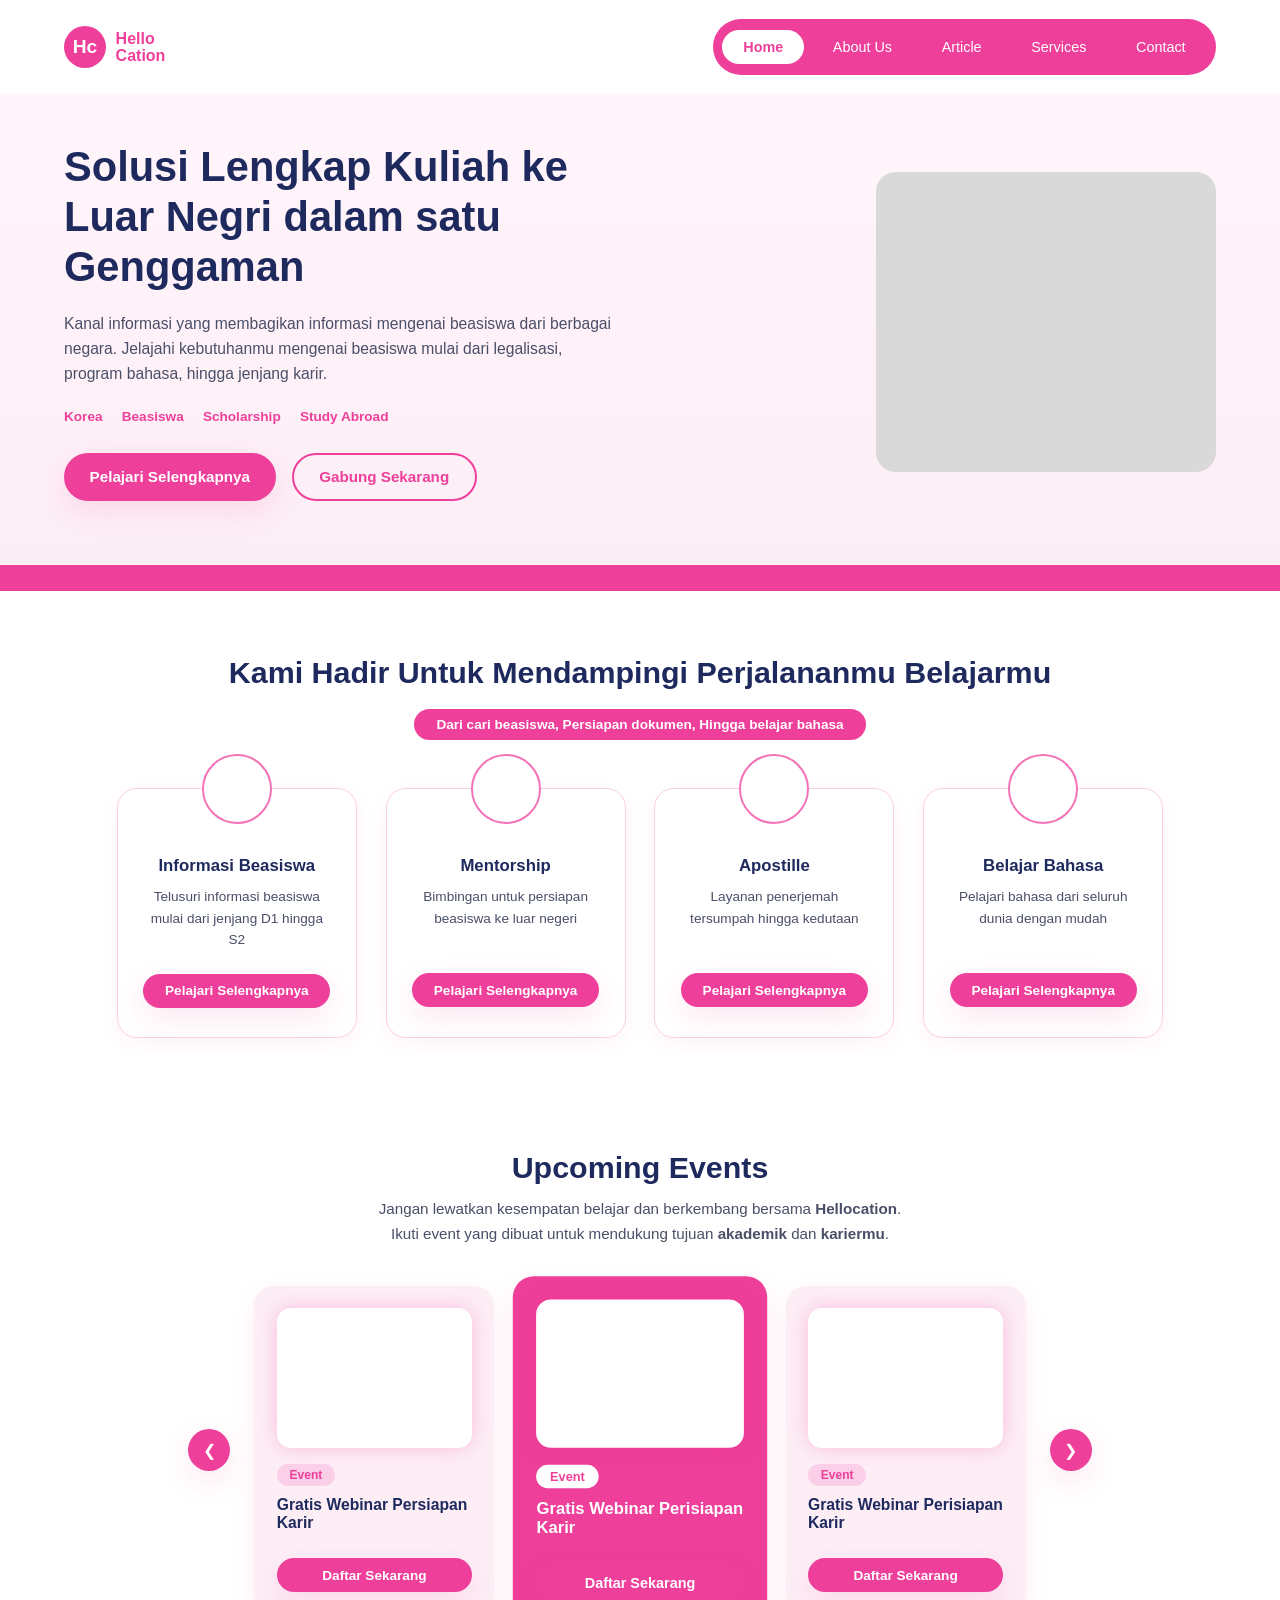
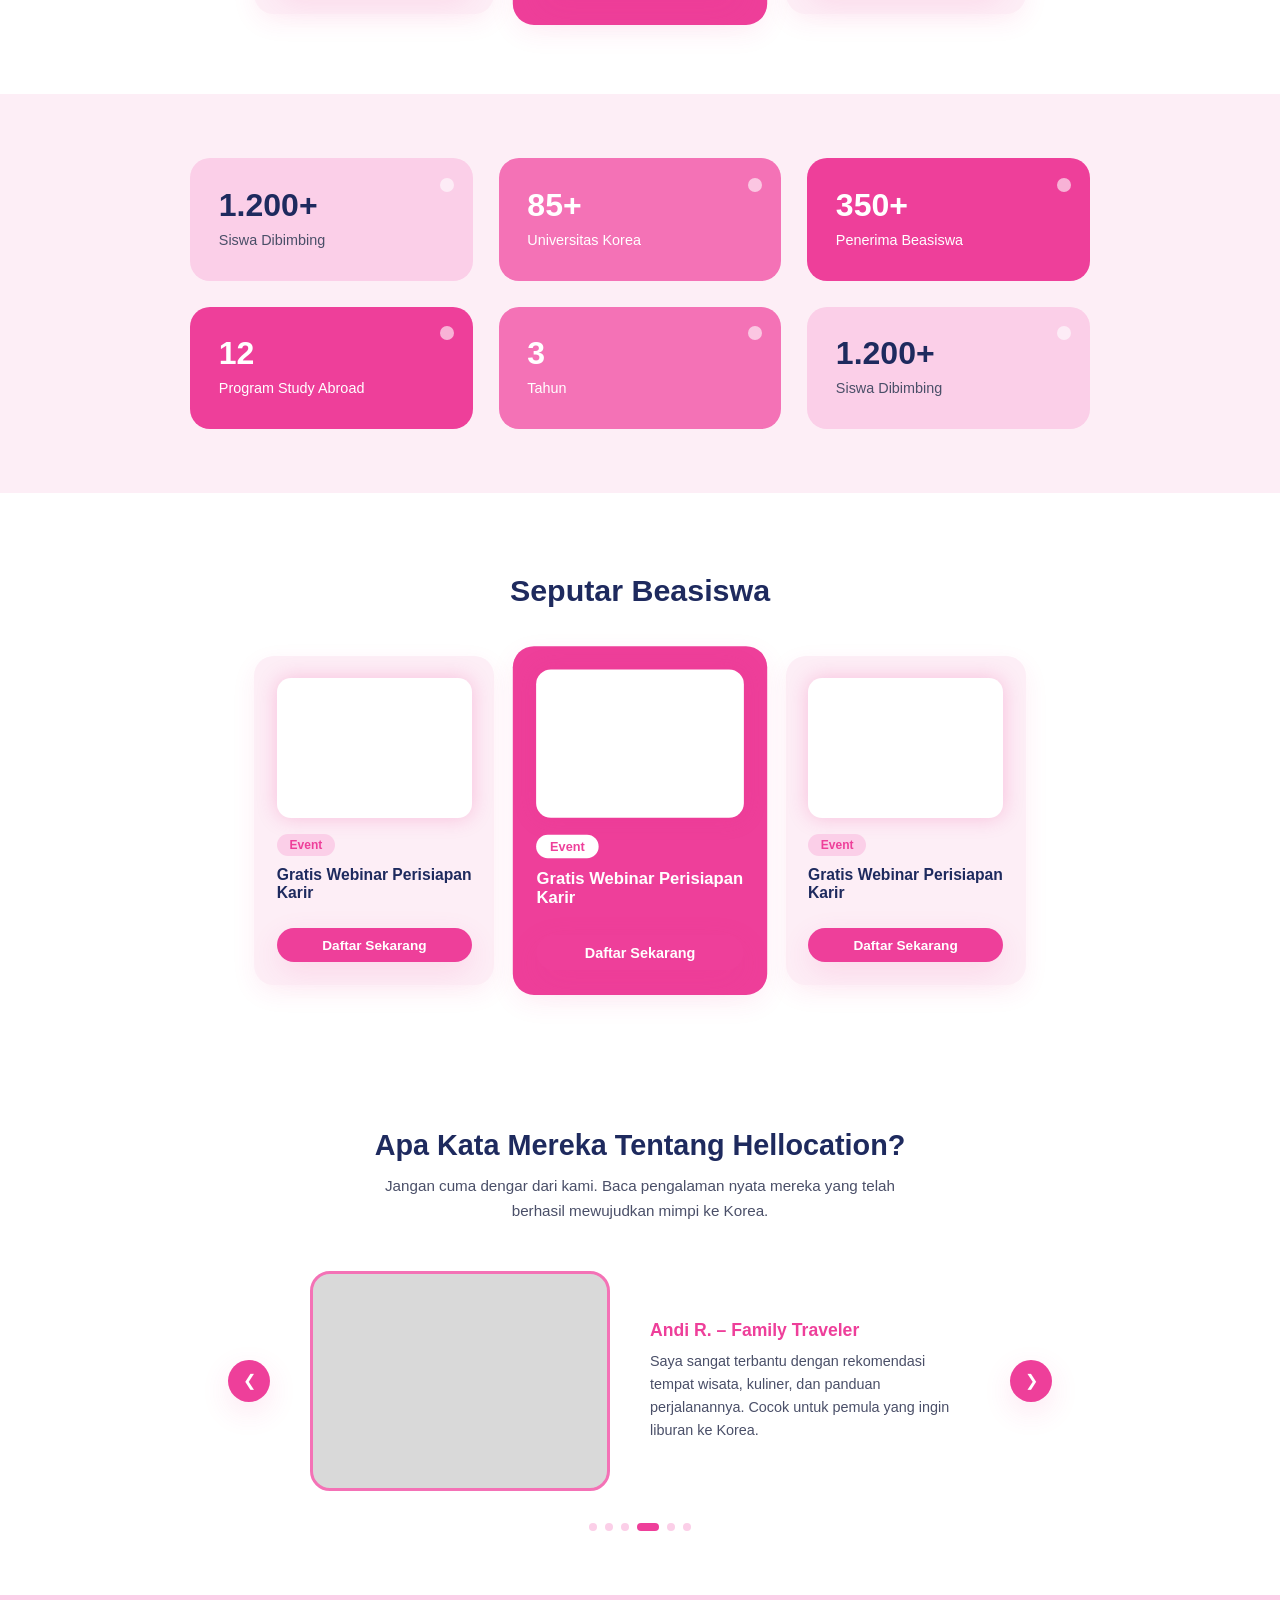
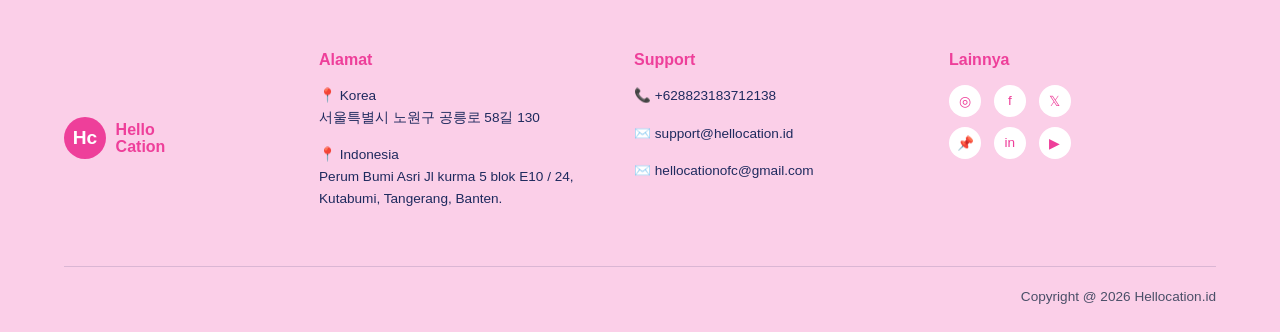
==== index.html @ 8bc843ee "Add files via upload" ====
<!DOCTYPE html>
<html lang="id">
<head>
<meta charset="UTF-8">
<meta name="viewport" content="width=device-width, initial-scale=1.0">
<title>Hellocation - Solusi Kuliah ke Luar Negeri</title>
<link rel="stylesheet" href="style.css">
</head>
<body>

  <!-- NAVBAR -->
  <header class="navbar">
    <div class="logo">
      <span class="logo-badge">Hc</span>
      <span class="logo-text">Hello<br>Cation</span>
    </div>
    <nav class="nav-links">
      <a href="#" class="active">Home</a>
      <a href="#about">About Us</a>
      <a href="#article">Article</a>
      <a href="#services">Services</a>
      <a href="#contact">Contact</a>
    </nav>
  </header>

  <!-- HERO -->
  <section class="hero">
    <div class="hero-text">
      <h1>Solusi Lengkap Kuliah ke Luar Negri dalam satu Genggaman</h1>
      <p>Kanal informasi yang membagikan informasi mengenai beasiswa dari berbagai negara. Jelajahi kebutuhanmu mengenai beasiswa mulai dari legalisasi, program bahasa, hingga jenjang karir.</p>
      <div class="tags">
        <span class="tag">Korea</span>
        <span class="tag">Beasiswa</span>
        <span class="tag">Scholarship</span>
        <span class="tag">Study Abroad</span>
      </div>
      <div class="hero-buttons">
        <button class="btn btn-solid">Pelajari Selengkapnya</button>
        <button class="btn btn-outline">Gabung Sekarang</button>
      </div>
    </div>
    <div class="hero-image">
      <div class="placeholder-box"></div>
    </div>
  </section>

  <div class="strip"></div>

  <!-- SERVICES -->
  <section class="services">
    <h2>Kami Hadir Untuk Mendampingi Perjalananmu Belajarmu</h2>
    <div class="services-subtitle">
      <span>Dari cari beasiswa, Persiapan dokumen, Hingga belajar bahasa</span>
    </div>

    <div class="cards-row">
      <div class="service-card">
        <div class="avatar-circle"></div>
        <h3>Informasi Beasiswa</h3>
        <p>Telusuri informasi beasiswa mulai dari jenjang D1 hingga S2</p>
        <button class="btn btn-solid small">Pelajari Selengkapnya</button>
      </div>
      <div class="service-card">
        <div class="avatar-circle"></div>
        <h3>Mentorship</h3>
        <p>Bimbingan untuk persiapan beasiswa ke luar negeri</p>
        <button class="btn btn-solid small">Pelajari Selengkapnya</button>
      </div>
      <div class="service-card">
        <div class="avatar-circle"></div>
        <h3>Apostille</h3>
        <p>Layanan penerjemah tersumpah hingga kedutaan</p>
        <button class="btn btn-solid small">Pelajari Selengkapnya</button>
      </div>
      <div class="service-card">
        <div class="avatar-circle"></div>
        <h3>Belajar Bahasa</h3>
        <p>Pelajari bahasa dari seluruh dunia dengan mudah</p>
        <button class="btn btn-solid small">Pelajari Selengkapnya</button>
      </div>
    </div>
  </section>

  <!-- UPCOMING EVENTS -->
  <section class="events">
    <h2>Upcoming Events</h2>
    <p class="events-desc">Jangan lewatkan kesempatan belajar dan berkembang bersama <strong>Hellocation</strong>.<br>
    Ikuti event yang dibuat untuk mendukung tujuan <strong>akademik</strong> dan <strong>kariermu</strong>.</p>

    <div class="carousel">
      <button class="arrow arrow-left">&#10094;</button>
      <div class="event-cards">
        <div class="event-card">
          <div class="event-image"></div>
          <span class="event-label">Event</span>
          <h4>Gratis Webinar Persiapan Karir</h4>
          <button class="btn btn-solid small">Daftar Sekarang</button>
        </div>
        <div class="event-card featured">
          <div class="event-image"></div>
          <span class="event-label">Event</span>
          <h4>Gratis Webinar Perisiapan Karir</h4>
          <button class="btn btn-solid small">Daftar Sekarang</button>
        </div>
        <div class="event-card">
          <div class="event-image"></div>
          <span class="event-label">Event</span>
          <h4>Gratis Webinar Perisiapan Karir</h4>
          <button class="btn btn-solid small">Daftar Sekarang</button>
        </div>
      </div>
      <button class="arrow arrow-right">&#10095;</button>
    </div>
  </section>

  <!-- STATS -->
  <section class="stats">
    <div class="stats-grid">
      <div class="stat-card light">
        <span class="dot"></span>
        <h3>1.200+</h3>
        <p>Siswa Dibimbing</p>
      </div>
      <div class="stat-card medium">
        <span class="dot"></span>
        <h3>85+</h3>
        <p>Universitas Korea</p>
      </div>
      <div class="stat-card dark">
        <span class="dot"></span>
        <h3>350+</h3>
        <p>Penerima Beasiswa</p>
      </div>
      <div class="stat-card dark">
        <span class="dot"></span>
        <h3>12</h3>
        <p>Program Study Abroad</p>
      </div>
      <div class="stat-card medium">
        <span class="dot"></span>
        <h3>3</h3>
        <p>Tahun</p>
      </div>
      <div class="stat-card light">
        <span class="dot"></span>
        <h3>1.200+</h3>
        <p>Siswa Dibimbing</p>
      </div>
    </div>
  </section>

  <!-- ARTICLES -->
  <section class="articles" id="article">
    <h2>Seputar Beasiswa</h2>
    <div class="article-cards">
      <div class="article-card">
        <div class="article-image"></div>
        <span class="event-label">Event</span>
        <h4>Gratis Webinar Perisiapan Karir</h4>
        <button class="btn btn-solid small">Daftar Sekarang</button>
      </div>
      <div class="article-card featured">
        <div class="article-image"></div>
        <span class="event-label">Event</span>
        <h4>Gratis Webinar Perisiapan Karir</h4>
        <button class="btn btn-solid small">Daftar Sekarang</button>
      </div>
      <div class="article-card">
        <div class="article-image"></div>
        <span class="event-label">Event</span>
        <h4>Gratis Webinar Perisiapan Karir</h4>
        <button class="btn btn-solid small">Daftar Sekarang</button>
      </div>
    </div>
  </section>

  <!-- TESTIMONIALS -->
  <section class="testimonials">
    <h2>Apa Kata Mereka Tentang Hellocation?</h2>
    <p class="testi-desc">Jangan cuma dengar dari kami. Baca pengalaman nyata mereka yang telah berhasil mewujudkan mimpi ke Korea.</p>

    <div class="testi-row">
      <button class="arrow arrow-left">&#10094;</button>
      <div class="testi-image"></div>
      <div class="testi-text">
        <h4>Andi R. – Family Traveler</h4>
        <p>Saya sangat terbantu dengan rekomendasi tempat wisata, kuliner, dan panduan perjalanannya. Cocok untuk pemula yang ingin liburan ke Korea.</p>
      </div>
      <button class="arrow arrow-right">&#10095;</button>
    </div>
    <div class="dots">
      <span></span><span></span><span></span><span class="active"></span><span></span><span></span>
    </div>
  </section>

  <!-- FOOTER -->
  <footer class="footer" id="contact">
    <div class="footer-top">
      <div class="footer-logo">
        <span class="logo-badge">Hc</span>
        <span class="logo-text">Hello<br>Cation</span>
      </div>

      <div class="footer-col">
        <h5>Alamat</h5>
        <p>📍 Korea<br>서울특별시 노원구 공릉로 58길 130</p>
        <p>📍 Indonesia<br>Perum Bumi Asri Jl kurma 5 blok E10 / 24, Kutabumi, Tangerang, Banten.</p>
      </div>

      <div class="footer-col">
        <h5>Support</h5>
        <p>📞 +628823183712138</p>
        <p>✉️ support@hellocation.id</p>
        <p>✉️ hellocationofc@gmail.com</p>
      </div>

      <div class="footer-col">
        <h5>Lainnya</h5>
        <div class="socials">
          <span>◎</span><span>f</span><span>𝕏</span>
        </div>
        <div class="socials">
          <span>📌</span><span>in</span><span>▶</span>
        </div>
      </div>
    </div>

    <div class="footer-bottom">
      <p>Copyright @ 2026 Hellocation.id</p>
    </div>
  </footer>

</body>
</html>
---- style.css ----
/* ==========================================================
   Hellocation — Landing Page Styles
   ========================================================== */

:root {
  --pink-dark: #ec2e8f;
  --pink-main: #ee3f9a;
  --pink-mid: #f472b6;
  --pink-soft: #fbcfe8;
  --pink-pale: #fdeef6;
  --pink-paler: #fff5fa;
  --navy: #1e2a5e;
  --gray-box: #d9d9d9;
  --white: #ffffff;
  --radius-lg: 20px;
  --radius-md: 14px;
  --radius-full: 999px;
  --shadow-soft: 0 10px 30px rgba(236, 46, 143, 0.12);
  font-size: 16px;
}

* {
  box-sizing: border-box;
  margin: 0;
  padding: 0;
}

body {
  font-family: 'Poppins', 'Segoe UI', Arial, sans-serif;
  color: var(--navy);
  background: var(--white);
  overflow-x: hidden;
}

h1, h2, h3, h4, h5 {
  font-family: 'Poppins', 'Segoe UI', Arial, sans-serif;
  font-weight: 800;
  color: var(--navy);
}

p {
  line-height: 1.6;
  color: #4a4f68;
}

.btn {
  border: none;
  border-radius: var(--radius-full);
  padding: 0.85rem 1.6rem;
  font-weight: 600;
  font-size: 0.95rem;
  cursor: pointer;
  transition: transform 0.15s ease, box-shadow 0.15s ease;
}

.btn:hover {
  transform: translateY(-2px);
}

.btn-solid {
  background: var(--pink-main);
  color: var(--white);
  box-shadow: var(--shadow-soft);
}

.btn-outline {
  background: transparent;
  color: var(--pink-main);
  border: 2px solid var(--pink-main);
}

.btn.small {
  padding: 0.6rem 1.2rem;
  font-size: 0.85rem;
  width: 100%;
}

/* ---------------- NAVBAR ---------------- */
.navbar {
  display: flex;
  align-items: center;
  justify-content: space-between;
  padding: 1.2rem 4rem;
}

.logo {
  display: flex;
  align-items: center;
  gap: 0.6rem;
}

.logo-badge {
  background: var(--pink-main);
  color: var(--white);
  font-weight: 800;
  font-size: 1.2rem;
  width: 42px;
  height: 42px;
  border-radius: 50%;
  display: flex;
  align-items: center;
  justify-content: center;
}

.logo-text {
  font-weight: 800;
  font-size: 1rem;
  line-height: 1.1;
  color: var(--pink-main);
}

.nav-links {
  background: var(--pink-main);
  border-radius: var(--radius-full);
  padding: 0.7rem 0.6rem;
  display: flex;
  gap: 0.5rem;
}

.nav-links a {
  color: var(--white);
  text-decoration: none;
  font-weight: 500;
  font-size: 0.9rem;
  padding: 0.55rem 1.3rem;
  border-radius: var(--radius-full);
  transition: background 0.2s ease;
}

.nav-links a.active {
  background: var(--white);
  color: var(--pink-main);
  font-weight: 700;
}

.nav-links a:hover:not(.active) {
  background: rgba(255, 255, 255, 0.2);
}

/* ---------------- HERO ---------------- */
.hero {
  display: flex;
  align-items: center;
  justify-content: space-between;
  gap: 3rem;
  padding: 3rem 4rem 4rem;
  background: linear-gradient(180deg, var(--pink-paler) 0%, var(--pink-pale) 100%);
}

.hero-text {
  max-width: 560px;
}

.hero-text h1 {
  font-size: 2.6rem;
  line-height: 1.2;
  margin-bottom: 1.2rem;
}

.hero-text p {
  margin-bottom: 1.4rem;
  font-size: 0.98rem;
}

.tags {
  display: flex;
  gap: 1.2rem;
  margin-bottom: 1.8rem;
  flex-wrap: wrap;
}

.tag {
  font-size: 0.85rem;
  font-weight: 600;
  color: var(--pink-main);
  position: relative;
}

.hero-buttons {
  display: flex;
  gap: 1rem;
}

.hero-image {
  flex-shrink: 0;
}

.placeholder-box {
  width: 340px;
  height: 300px;
  background: var(--gray-box);
  border-radius: var(--radius-lg);
}

.strip {
  height: 26px;
  background: var(--pink-main);
}

/* ---------------- SERVICES ---------------- */
.services {
  text-align: center;
  padding: 4rem 4rem;
}

.services h2 {
  font-size: 1.9rem;
  margin-bottom: 1.2rem;
}

.services-subtitle span {
  display: inline-block;
  background: var(--pink-main);
  color: var(--white);
  font-size: 0.85rem;
  font-weight: 600;
  padding: 0.5rem 1.4rem;
  border-radius: var(--radius-full);
  margin-bottom: 3rem;
}

.cards-row {
  display: flex;
  gap: 1.8rem;
  justify-content: center;
  flex-wrap: wrap;
}

.service-card {
  background: var(--white);
  border: 1.5px solid var(--pink-soft);
  border-radius: var(--radius-lg);
  padding: 2.6rem 1.6rem 1.8rem;
  width: 240px;
  position: relative;
  box-shadow: 0 6px 20px rgba(236, 46, 143, 0.06);
}

.avatar-circle {
  width: 70px;
  height: 70px;
  border-radius: 50%;
  border: 2px solid var(--pink-mid);
  background: var(--white);
  position: absolute;
  top: -35px;
  left: 50%;
  transform: translateX(-50%);
}

.service-card h3 {
  font-size: 1.05rem;
  margin-top: 1.6rem;
  margin-bottom: 0.6rem;
}

.service-card p {
  font-size: 0.85rem;
  margin-bottom: 1.4rem;
  min-height: 65px;
}

/* ---------------- EVENTS ---------------- */
.events {
  text-align: center;
  padding: 3rem 4rem 5rem;
}

.events h2 {
  font-size: 1.9rem;
  margin-bottom: 0.8rem;
}

.events-desc {
  font-size: 0.95rem;
  margin-bottom: 2.5rem;
}

.carousel {
  display: flex;
  align-items: center;
  justify-content: center;
  gap: 1.5rem;
}

.event-cards {
  display: flex;
  gap: 1.6rem;
  justify-content: center;
}

.event-card, .article-card {
  background: var(--pink-pale);
  border-radius: var(--radius-lg);
  padding: 1.4rem;
  width: 240px;
  text-align: left;
  box-shadow: 0 8px 24px rgba(236, 46, 143, 0.08);
}

.event-card.featured, .article-card.featured {
  background: var(--pink-main);
  transform: scale(1.06);
  color: var(--white);
}

.event-card.featured h4,
.article-card.featured h4 {
  color: var(--white);
}

.event-card.featured .event-label,
.article-card.featured .event-label {
  background: var(--white);
  color: var(--pink-main);
}

.event-image, .article-image {
  width: 100%;
  height: 140px;
  background: var(--white);
  border-radius: var(--radius-md);
  margin-bottom: 1rem;
  box-shadow: 0 0 20px rgba(236, 46, 143, 0.25);
}

.event-label {
  display: inline-block;
  background: var(--pink-soft);
  color: var(--pink-main);
  font-size: 0.75rem;
  font-weight: 600;
  padding: 0.25rem 0.8rem;
  border-radius: var(--radius-full);
  margin-bottom: 0.6rem;
}

.event-card h4, .article-card h4 {
  font-size: 0.98rem;
  margin-bottom: 1rem;
  min-height: 46px;
}

.arrow {
  background: var(--pink-main);
  color: var(--white);
  border: none;
  width: 42px;
  height: 42px;
  border-radius: 50%;
  font-size: 1rem;
  cursor: pointer;
  flex-shrink: 0;
  box-shadow: var(--shadow-soft);
}

.arrow:hover {
  background: var(--pink-dark);
}

/* ---------------- STATS ---------------- */
.stats {
  background: var(--pink-pale);
  padding: 4rem;
}

.stats-grid {
  display: grid;
  grid-template-columns: repeat(3, 1fr);
  gap: 1.6rem;
  max-width: 900px;
  margin: 0 auto;
}

.stat-card {
  border-radius: var(--radius-lg);
  padding: 1.8rem;
  position: relative;
  text-align: left;
}

.stat-card.light {
  background: var(--pink-soft);
}

.stat-card.medium {
  background: var(--pink-mid);
  color: var(--white);
}

.stat-card.medium h3, .stat-card.medium p {
  color: var(--white);
}

.stat-card.dark {
  background: var(--pink-main);
  color: var(--white);
}

.stat-card.dark h3, .stat-card.dark p {
  color: var(--white);
}

.stat-card h3 {
  font-size: 2rem;
  margin-bottom: 0.3rem;
}

.stat-card p {
  font-size: 0.9rem;
  font-weight: 500;
}

.dot {
  position: absolute;
  top: 1.2rem;
  right: 1.2rem;
  width: 14px;
  height: 14px;
  border-radius: 50%;
  background: rgba(255, 255, 255, 0.6);
}

/* ---------------- ARTICLES ---------------- */
.articles {
  text-align: center;
  padding: 5rem 4rem;
  position: relative;
  overflow: hidden;
}

.articles h2 {
  font-size: 1.9rem;
  margin-bottom: 3rem;
}

.article-cards {
  display: flex;
  gap: 1.6rem;
  justify-content: center;
  position: relative;
  z-index: 2;
}

/* ---------------- TESTIMONIALS ---------------- */
.testimonials {
  text-align: center;
  padding: 4rem;
  background: var(--white);
}

.testimonials h2 {
  font-size: 1.8rem;
  margin-bottom: 0.8rem;
}

.testi-desc {
  max-width: 560px;
  margin: 0 auto 3rem;
  font-size: 0.95rem;
}

.testi-row {
  display: flex;
  align-items: center;
  justify-content: center;
  gap: 2.5rem;
  max-width: 900px;
  margin: 0 auto;
}

.testi-image {
  width: 300px;
  height: 220px;
  background: var(--gray-box);
  border-radius: var(--radius-lg);
  border: 3px solid var(--pink-mid);
  flex-shrink: 0;
}

.testi-text {
  text-align: left;
  max-width: 320px;
}

.testi-text h4 {
  font-size: 1.1rem;
  margin-bottom: 0.6rem;
  color: var(--pink-main);
}

.testi-text p {
  font-size: 0.9rem;
}

.dots {
  display: flex;
  gap: 0.5rem;
  justify-content: center;
  margin-top: 2rem;
}

.dots span {
  width: 8px;
  height: 8px;
  border-radius: 50%;
  background: var(--pink-soft);
}

.dots span.active {
  background: var(--pink-main);
  width: 22px;
  border-radius: var(--radius-full);
}

/* ---------------- FOOTER ---------------- */
.footer {
  background: var(--pink-soft);
  padding: 3.5rem 4rem 1.5rem;
}

.footer-top {
  display: flex;
  gap: 3rem;
  flex-wrap: wrap;
  margin-bottom: 2.5rem;
}

.footer-logo {
  display: flex;
  align-items: center;
  gap: 0.6rem;
  flex: 1 1 160px;
}

.footer-col {
  flex: 1 1 220px;
}

.footer-col h5 {
  font-size: 1rem;
  margin-bottom: 1rem;
  color: var(--pink-main);
}

.footer-col p {
  font-size: 0.85rem;
  margin-bottom: 1rem;
  color: var(--navy);
}

.socials {
  display: flex;
  gap: 0.8rem;
  margin-bottom: 0.6rem;
}

.socials span {
  width: 32px;
  height: 32px;
  border-radius: 50%;
  background: var(--white);
  display: flex;
  align-items: center;
  justify-content: center;
  font-size: 0.85rem;
  color: var(--pink-main);
}

.footer-bottom {
  border-top: 1px solid rgba(30, 42, 94, 0.15);
  padding-top: 1.2rem;
  text-align: right;
  font-size: 0.85rem;
  color: var(--navy);
}

/* ---------------- RESPONSIVE ---------------- */
@media (max-width: 900px) {
  .navbar, .hero, .services, .events, .stats, .articles, .testimonials, .footer {
    padding-left: 1.5rem;
    padding-right: 1.5rem;
  }

  .hero {
    flex-direction: column;
    text-align: center;
  }

  .hero-buttons, .tags {
    justify-content: center;
  }

  .nav-links {
    display: none;
  }

  .stats-grid {
    grid-template-columns: repeat(2, 1fr);
  }

  .event-cards, .article-cards {
    flex-direction: column;
    align-items: center;
  }

  .event-card.featured, .article-card.featured {
    transform: none;
  }

  .testi-row {
    flex-direction: column;
  }

  .footer-top {
    flex-direction: column;
  }
}
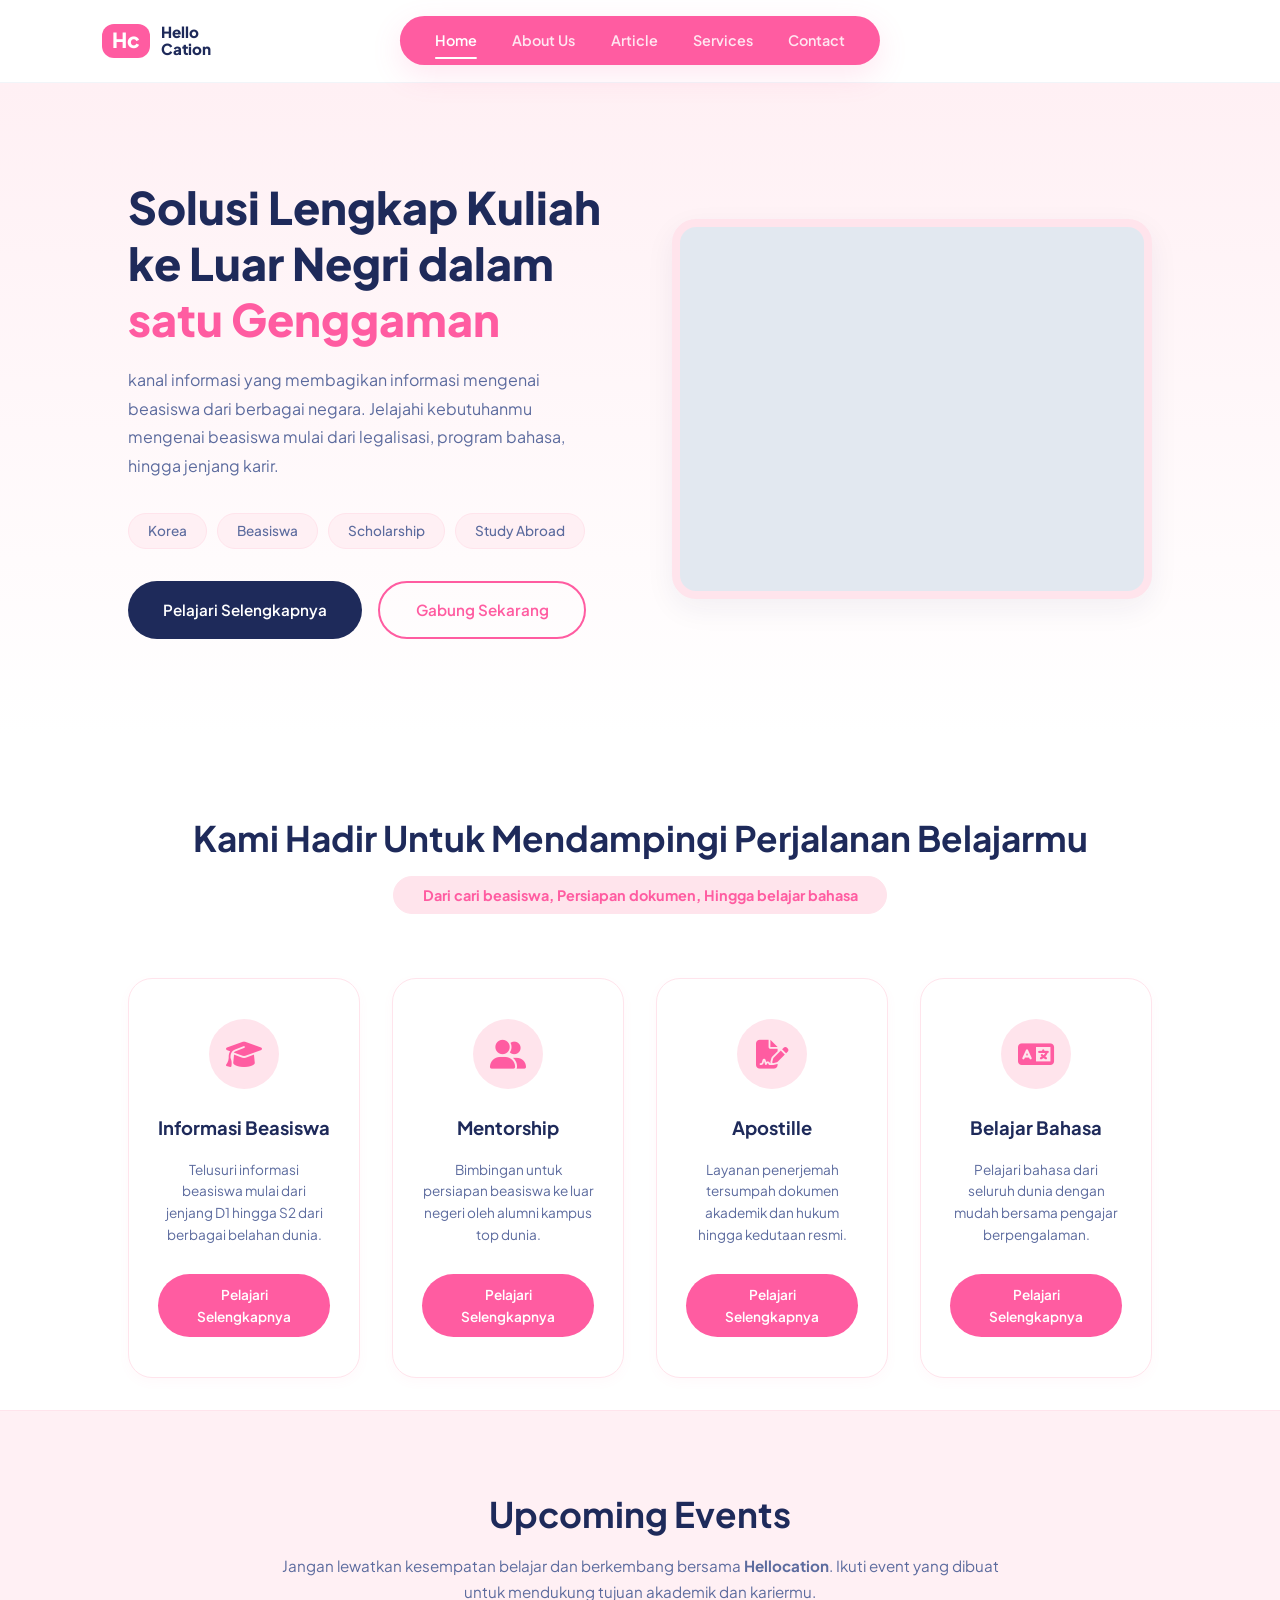
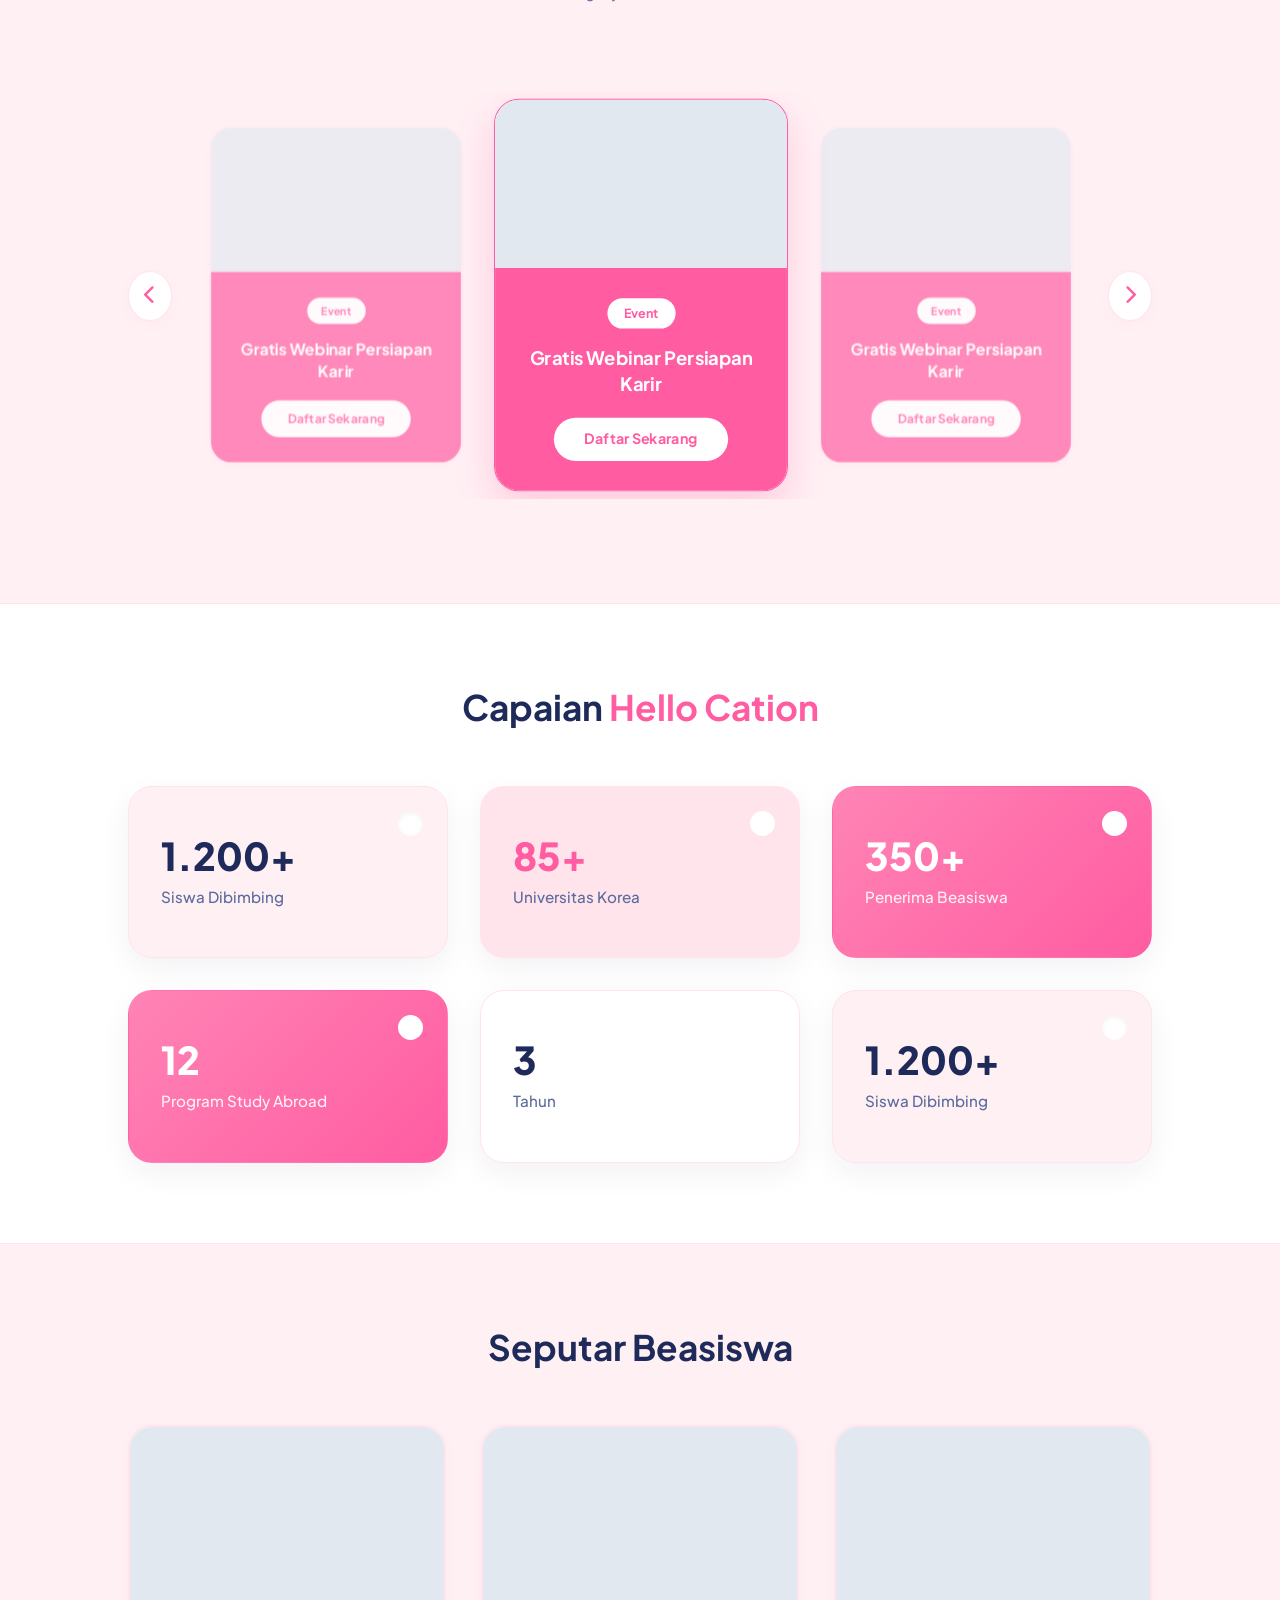
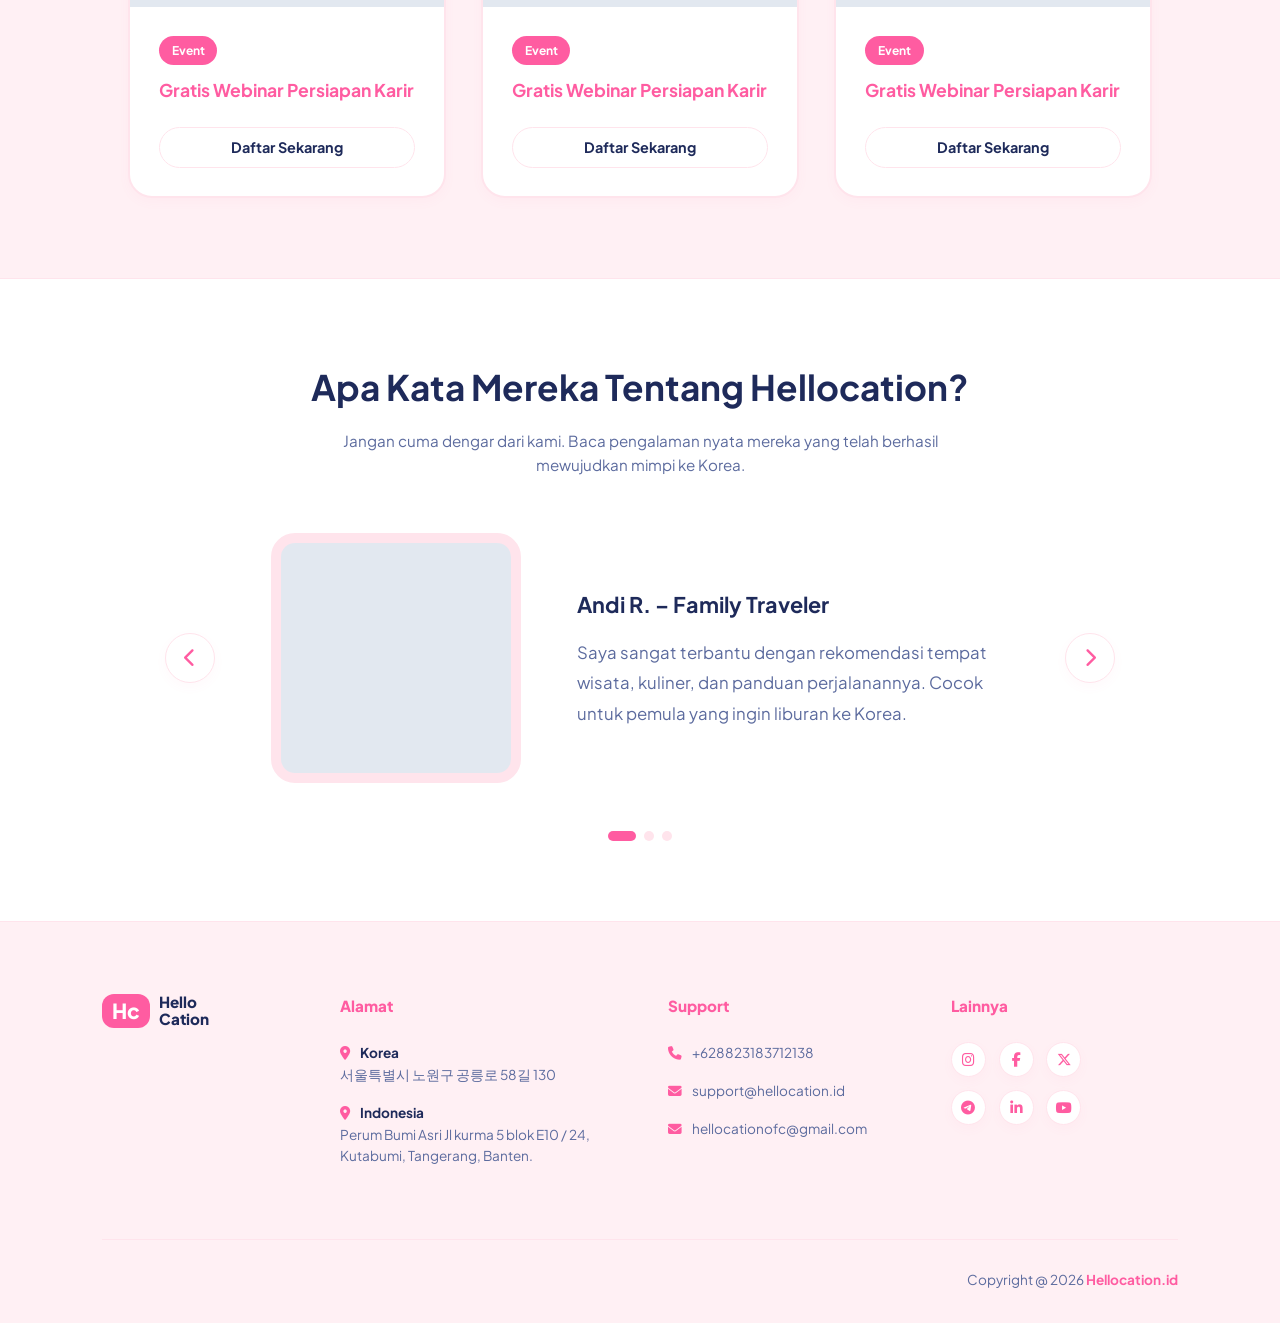
==== commit 3fa37390: "Add files via upload" ====
--- a/index.html
+++ b/index.html
@@ -1,120 +1,151 @@
 <!DOCTYPE html>
 <html lang="id">
 <head>
-<meta charset="UTF-8">
-<meta name="viewport" content="width=device-width, initial-scale=1.0">
-<title>Hellocation - Solusi Kuliah ke Luar Negeri</title>
-<link rel="stylesheet" href="style.css">
+  <meta charset="UTF-8">
+  <meta name="viewport" content="width=device-width, initial-scale=1.0">
+  <title>Hello Cation - Solusi Lengkap Kuliah ke Luar Negeri</title>
+  
+  <!-- FontAwesome for Premium Icons -->
+  <link rel="stylesheet" href="https://cdnjs.cloudflare.com/ajax/libs/font-awesome/6.4.0/css/all.min.css">
+  
+  <!-- Main Stylesheet -->
+  <link rel="stylesheet" href="style.css">
 </head>
 <body>
 
   <!-- NAVBAR -->
   <header class="navbar">
-    <div class="logo">
+    <a href="index.html" class="logo">
       <span class="logo-badge">Hc</span>
       <span class="logo-text">Hello<br>Cation</span>
-    </div>
+    </a>
     <nav class="nav-links">
-      <a href="#" class="active">Home</a>
-      <a href="#about">About Us</a>
-      <a href="#article">Article</a>
-      <a href="#services">Services</a>
-      <a href="#contact">Contact</a>
+      <a href="index.html" class="active">Home</a>
+      <a href="about.html">About Us</a>
+      <a href="article.html">Article</a>
+      <a href="services.html">Services</a>
+      <a href="contact.html">Contact</a>
     </nav>
   </header>
 
-  <!-- HERO -->
+  <!-- HERO SECTION -->
   <section class="hero">
     <div class="hero-text">
-      <h1>Solusi Lengkap Kuliah ke Luar Negri dalam satu Genggaman</h1>
-      <p>Kanal informasi yang membagikan informasi mengenai beasiswa dari berbagai negara. Jelajahi kebutuhanmu mengenai beasiswa mulai dari legalisasi, program bahasa, hingga jenjang karir.</p>
-      <div class="tags">
-        <span class="tag">Korea</span>
-        <span class="tag">Beasiswa</span>
-        <span class="tag">Scholarship</span>
-        <span class="tag">Study Abroad</span>
-      </div>
-      <div class="hero-buttons">
-        <button class="btn btn-solid">Pelajari Selengkapnya</button>
-        <button class="btn btn-outline">Gabung Sekarang</button>
+      <h1>Solusi Lengkap Kuliah ke Luar Negri dalam <span>satu Genggaman</span></h1>
+      <p>kanal informasi yang membagikan informasi mengenai beasiswa dari berbagai negara. Jelajahi kebutuhanmu mengenai beasiswa mulai dari legalisasi, program bahasa, hingga jenjang karir.</p>
+      
+      <div class="tags-row">
+        <span class="tag-pill">Korea</span>
+        <span class="tag-pill">Beasiswa</span>
+        <span class="tag-pill">Scholarship</span>
+        <span class="tag-pill">Study Abroad</span>
+      </div>
+
+      <div class="buttons-row">
+        <a href="services.html" class="btn">Pelajari Selengkapnya</a>
+        <a href="contact.html" class="btn btn-outline-pink">Gabung Sekarang</a>
       </div>
     </div>
     <div class="hero-image">
-      <div class="placeholder-box"></div>
-    </div>
-  </section>
-
-  <div class="strip"></div>
-
-  <!-- SERVICES -->
-  <section class="services">
-    <h2>Kami Hadir Untuk Mendampingi Perjalananmu Belajarmu</h2>
-    <div class="services-subtitle">
-      <span>Dari cari beasiswa, Persiapan dokumen, Hingga belajar bahasa</span>
-    </div>
-
-    <div class="cards-row">
-      <div class="service-card">
-        <div class="avatar-circle"></div>
+      <div class="hero-image-placeholder" style="background-image: url('hero_student.png'); background-size: cover; background-position: center; border: 8px solid var(--pink-soft);">
+      </div>
+    </div>
+  </section>
+
+  <!-- WHY HELLOCATION SECTION -->
+  <section class="services-intro-section" style="background: var(--white); padding-bottom: 2rem;">
+    <h2 class="section-title" style="margin-bottom: 1rem;">Kami Hadir Untuk Mendampingi Perjalanan Belajarmu</h2>
+    <div class="services-intro-pill" style="background-color: var(--pink-soft); color: var(--pink-main); border: 1.5px solid var(--pink-soft); font-weight: 700; margin-bottom: 4rem;">
+      Dari cari beasiswa, Persiapan dokumen, Hingga belajar bahasa
+    </div>
+
+    <div class="cards-row" style="max-width: 1100px; margin: 0 auto;">
+      <!-- Card 1 -->
+      <div class="service-card">
+        <div class="avatar-circle">
+          <i class="fa-solid fa-graduation-cap"></i>
+        </div>
         <h3>Informasi Beasiswa</h3>
-        <p>Telusuri informasi beasiswa mulai dari jenjang D1 hingga S2</p>
-        <button class="btn btn-solid small">Pelajari Selengkapnya</button>
-      </div>
-      <div class="service-card">
-        <div class="avatar-circle"></div>
+        <p>Telusuri informasi beasiswa mulai dari jenjang D1 hingga S2 dari berbagai belahan dunia.</p>
+        <a href="services.html" class="btn btn-pink small">Pelajari Selengkapnya</a>
+      </div>
+      <!-- Card 2 -->
+      <div class="service-card">
+        <div class="avatar-circle">
+          <i class="fa-solid fa-user-group"></i>
+        </div>
         <h3>Mentorship</h3>
-        <p>Bimbingan untuk persiapan beasiswa ke luar negeri</p>
-        <button class="btn btn-solid small">Pelajari Selengkapnya</button>
-      </div>
-      <div class="service-card">
-        <div class="avatar-circle"></div>
+        <p>Bimbingan untuk persiapan beasiswa ke luar negeri oleh alumni kampus top dunia.</p>
+        <a href="mentorship.html" class="btn btn-pink small">Pelajari Selengkapnya</a>
+      </div>
+      <!-- Card 3 -->
+      <div class="service-card">
+        <div class="avatar-circle">
+          <i class="fa-solid fa-file-signature"></i>
+        </div>
         <h3>Apostille</h3>
-        <p>Layanan penerjemah tersumpah hingga kedutaan</p>
-        <button class="btn btn-solid small">Pelajari Selengkapnya</button>
-      </div>
-      <div class="service-card">
-        <div class="avatar-circle"></div>
+        <p>Layanan penerjemah tersumpah dokumen akademik dan hukum hingga kedutaan resmi.</p>
+        <a href="apostille.html" class="btn btn-pink small">Pelajari Selengkapnya</a>
+      </div>
+      <!-- Card 4 -->
+      <div class="service-card">
+        <div class="avatar-circle">
+          <i class="fa-solid fa-language"></i>
+        </div>
         <h3>Belajar Bahasa</h3>
-        <p>Pelajari bahasa dari seluruh dunia dengan mudah</p>
-        <button class="btn btn-solid small">Pelajari Selengkapnya</button>
-      </div>
-    </div>
-  </section>
-
-  <!-- UPCOMING EVENTS -->
-  <section class="events">
-    <h2>Upcoming Events</h2>
-    <p class="events-desc">Jangan lewatkan kesempatan belajar dan berkembang bersama <strong>Hellocation</strong>.<br>
-    Ikuti event yang dibuat untuk mendukung tujuan <strong>akademik</strong> dan <strong>kariermu</strong>.</p>
-
-    <div class="carousel">
-      <button class="arrow arrow-left">&#10094;</button>
-      <div class="event-cards">
-        <div class="event-card">
-          <div class="event-image"></div>
-          <span class="event-label">Event</span>
-          <h4>Gratis Webinar Persiapan Karir</h4>
-          <button class="btn btn-solid small">Daftar Sekarang</button>
-        </div>
-        <div class="event-card featured">
-          <div class="event-image"></div>
-          <span class="event-label">Event</span>
-          <h4>Gratis Webinar Perisiapan Karir</h4>
-          <button class="btn btn-solid small">Daftar Sekarang</button>
-        </div>
-        <div class="event-card">
-          <div class="event-image"></div>
-          <span class="event-label">Event</span>
-          <h4>Gratis Webinar Perisiapan Karir</h4>
-          <button class="btn btn-solid small">Daftar Sekarang</button>
-        </div>
-      </div>
-      <button class="arrow arrow-right">&#10095;</button>
-    </div>
-  </section>
-
-  <!-- STATS -->
+        <p>Pelajari bahasa dari seluruh dunia dengan mudah bersama pengajar berpengalaman.</p>
+        <a href="bahasa.html" class="btn btn-pink small">Pelajari Selengkapnya</a>
+      </div>
+    </div>
+  </section>
+
+  <!-- UPCOMING EVENTS SECTION -->
+  <section class="events" style="background: var(--pink-pale); border-top: 1.5px solid var(--pink-soft); border-bottom: 1.5px solid var(--pink-soft);">
+    <h2 class="section-title">Upcoming Events</h2>
+    <p class="events-subtitle">Jangan lewatkan kesempatan belajar dan berkembang bersama <strong>Hellocation</strong>. Ikuti event yang dibuat untuk mendukung tujuan akademik dan kariermu.</p>
+
+    <div class="carousel-container">
+      <button class="arrow arrow-left"><i class="fa-solid fa-chevron-left"></i></button>
+      
+      <div class="carousel">
+        <div class="event-cards">
+          <!-- Card 1 -->
+          <div class="event-card">
+            <div class="event-card-img" style="background-image: url('hero_student.png'); background-size: cover; background-position: center;"></div>
+            <div class="event-card-content">
+              <span class="tag">Event</span>
+              <h4>Gratis Webinar Persiapan Karir</h4>
+              <a href="contact.html" class="btn-enroll">Daftar Sekarang</a>
+            </div>
+          </div>
+          <!-- Card 2 (Featured) -->
+          <div class="event-card featured">
+            <div class="event-card-img" style="background-image: url('hero_student.png'); background-size: cover; background-position: center;"></div>
+            <div class="event-card-content">
+              <span class="tag">Event</span>
+              <h4>Gratis Webinar Persiapan Karir</h4>
+              <a href="contact.html" class="btn-enroll">Daftar Sekarang</a>
+            </div>
+          </div>
+          <!-- Card 3 -->
+          <div class="event-card">
+            <div class="event-card-img" style="background-image: url('hero_student.png'); background-size: cover; background-position: center;"></div>
+            <div class="event-card-content">
+              <span class="tag">Event</span>
+              <h4>Gratis Webinar Persiapan Karir</h4>
+              <a href="contact.html" class="btn-enroll">Daftar Sekarang</a>
+            </div>
+          </div>
+        </div>
+      </div>
+
+      <button class="arrow arrow-right"><i class="fa-solid fa-chevron-right"></i></button>
+    </div>
+  </section>
+
+  <!-- STATS / CAPAIAN -->
   <section class="stats">
+    <h2 class="section-title">Capaian <span>Hello Cation</span></h2>
     <div class="stats-grid">
       <div class="stat-card light">
         <span class="dot"></span>
@@ -149,27 +180,36 @@
     </div>
   </section>
 
-  <!-- ARTICLES -->
-  <section class="articles" id="article">
-    <h2>Seputar Beasiswa</h2>
-    <div class="article-cards">
-      <div class="article-card">
-        <div class="article-image"></div>
-        <span class="event-label">Event</span>
-        <h4>Gratis Webinar Perisiapan Karir</h4>
-        <button class="btn btn-solid small">Daftar Sekarang</button>
-      </div>
-      <div class="article-card featured">
-        <div class="article-image"></div>
-        <span class="event-label">Event</span>
-        <h4>Gratis Webinar Perisiapan Karir</h4>
-        <button class="btn btn-solid small">Daftar Sekarang</button>
-      </div>
-      <div class="article-card">
-        <div class="article-image"></div>
-        <span class="event-label">Event</span>
-        <h4>Gratis Webinar Perisiapan Karir</h4>
-        <button class="btn btn-solid small">Daftar Sekarang</button>
+  <!-- SEPUTAR BEASISWA -->
+  <section class="beasiswa-section" style="background: var(--pink-pale); border-top: 1.5px solid var(--pink-soft); border-bottom: 1.5px solid var(--pink-soft);">
+    <h2 class="section-title">Seputar Beasiswa</h2>
+    <div class="beasiswa-grid">
+      <!-- Card 1 -->
+      <div class="beasiswa-card">
+        <div class="beasiswa-card-img" style="background-image: url('hero_student.png'); background-size: cover; background-position: center;"></div>
+        <div class="beasiswa-card-content">
+          <span class="tag">Event</span>
+          <h3>Gratis Webinar Persiapan Karir</h3>
+          <a href="article.html" class="btn-read">Daftar Sekarang</a>
+        </div>
+      </div>
+      <!-- Card 2 -->
+      <div class="beasiswa-card">
+        <div class="beasiswa-card-img" style="background-image: url('hero_student.png'); background-size: cover; background-position: center;"></div>
+        <div class="beasiswa-card-content">
+          <span class="tag">Event</span>
+          <h3>Gratis Webinar Persiapan Karir</h3>
+          <a href="article.html" class="btn-read">Daftar Sekarang</a>
+        </div>
+      </div>
+      <!-- Card 3 -->
+      <div class="beasiswa-card">
+        <div class="beasiswa-card-img" style="background-image: url('hero_student.png'); background-size: cover; background-position: center;"></div>
+        <div class="beasiswa-card-content">
+          <span class="tag">Event</span>
+          <h3>Gratis Webinar Persiapan Karir</h3>
+          <a href="article.html" class="btn-read">Daftar Sekarang</a>
+        </div>
       </div>
     </div>
   </section>
@@ -180,21 +220,21 @@
     <p class="testi-desc">Jangan cuma dengar dari kami. Baca pengalaman nyata mereka yang telah berhasil mewujudkan mimpi ke Korea.</p>
 
     <div class="testi-row">
-      <button class="arrow arrow-left">&#10094;</button>
-      <div class="testi-image"></div>
+      <button class="arrow arrow-left"><i class="fa-solid fa-chevron-left"></i></button>
+      <div class="testi-image" style="background-image: url('testi_user1.png'); background-size: cover; background-position: center;"></div>
       <div class="testi-text">
         <h4>Andi R. – Family Traveler</h4>
         <p>Saya sangat terbantu dengan rekomendasi tempat wisata, kuliner, dan panduan perjalanannya. Cocok untuk pemula yang ingin liburan ke Korea.</p>
       </div>
-      <button class="arrow arrow-right">&#10095;</button>
+      <button class="arrow arrow-right"><i class="fa-solid fa-chevron-right"></i></button>
     </div>
     <div class="dots">
-      <span></span><span></span><span></span><span class="active"></span><span></span><span></span>
+      <!-- JavaScript will inject dots here -->
     </div>
   </section>
 
   <!-- FOOTER -->
-  <footer class="footer" id="contact">
+  <footer class="footer">
     <div class="footer-top">
       <div class="footer-logo">
         <span class="logo-badge">Hc</span>
@@ -203,32 +243,38 @@
 
       <div class="footer-col">
         <h5>Alamat</h5>
-        <p>📍 Korea<br>서울특별시 노원구 공릉로 58길 130</p>
-        <p>📍 Indonesia<br>Perum Bumi Asri Jl kurma 5 blok E10 / 24, Kutabumi, Tangerang, Banten.</p>
+        <p><i class="fa-solid fa-location-dot" style="color: var(--pink-main); margin-right: 0.5rem;"></i> <strong>Korea</strong><br>서울특별시 노원구 공릉로 58길 130</p>
+        <p><i class="fa-solid fa-location-dot" style="color: var(--pink-main); margin-right: 0.5rem;"></i> <strong>Indonesia</strong><br>Perum Bumi Asri Jl kurma 5 blok E10 / 24, Kutabumi, Tangerang, Banten.</p>
       </div>
 
       <div class="footer-col">
         <h5>Support</h5>
-        <p>📞 +628823183712138</p>
-        <p>✉️ support@hellocation.id</p>
-        <p>✉️ hellocationofc@gmail.com</p>
+        <p><i class="fa-solid fa-phone" style="color: var(--pink-main); margin-right: 0.5rem;"></i> +628823183712138</p>
+        <p><i class="fa-solid fa-envelope" style="color: var(--pink-main); margin-right: 0.5rem;"></i> support@hellocation.id</p>
+        <p><i class="fa-solid fa-envelope" style="color: var(--pink-main); margin-right: 0.5rem;"></i> hellocationofc@gmail.com</p>
       </div>
 
       <div class="footer-col">
         <h5>Lainnya</h5>
         <div class="socials">
-          <span>◎</span><span>f</span><span>𝕏</span>
+          <a href="#"><i class="fa-brands fa-instagram"></i></a>
+          <a href="#"><i class="fa-brands fa-facebook-f"></i></a>
+          <a href="#"><i class="fa-brands fa-x-twitter"></i></a>
         </div>
         <div class="socials">
-          <span>📌</span><span>in</span><span>▶</span>
+          <a href="#"><i class="fa-brands fa-telegram"></i></a>
+          <a href="#"><i class="fa-brands fa-linkedin-in"></i></a>
+          <a href="#"><i class="fa-brands fa-youtube"></i></a>
         </div>
       </div>
     </div>
 
     <div class="footer-bottom">
-      <p>Copyright @ 2026 Hellocation.id</p>
+      <p>Copyright @ 2026 <a href="index.html">Hellocation.id</a></p>
     </div>
   </footer>
 
+  <!-- Main JavaScript File -->
+  <script src="script.js"></script>
 </body>
 </html>
--- a/style.css
+++ b/style.css
@@ -1,23 +1,49 @@
 /* ==========================================================
-   Hellocation — Landing Page Styles
+   Hellocation — Main Stylesheet
+   Design System, Core Layout, Components and Responsive Styles
    ========================================================== */
 
+@import url('https://fonts.googleapis.com/css2?family=Plus+Jakarta+Sans:wght@400;500;600;700;800&display=swap');
+
 :root {
-  --pink-dark: #ec2e8f;
-  --pink-main: #ee3f9a;
-  --pink-mid: #f472b6;
-  --pink-soft: #fbcfe8;
-  --pink-pale: #fdeef6;
-  --pink-paler: #fff5fa;
-  --navy: #1e2a5e;
-  --gray-box: #d9d9d9;
+  /* Colors */
+  --pink-main: #ff5ca1;
+  --pink-hover: #e0488b;
+  --pink-soft: #ffe4ec;
+  --pink-pale: #fff0f4;
+  --navy: #1e2a5a;
+  --navy-light: #5c6b9e;
+  --navy-hover: #121c42;
   --white: #ffffff;
-  --radius-lg: 20px;
-  --radius-md: 14px;
-  --radius-full: 999px;
-  --shadow-soft: 0 10px 30px rgba(236, 46, 143, 0.12);
-  font-size: 16px;
-}
+  --grey-bg: #f8fafc;
+  --grey-light: #f1f5f9;
+  --grey-border: #e2e8f0;
+  --grey-placeholder: #e2e8f0;
+
+  /* Typography */
+  --font-primary: 'Plus Jakarta Sans', sans-serif;
+
+  /* Shadows */
+  --shadow-sm: 0 4px 12px rgba(255, 92, 161, 0.04);
+  --shadow-md: 0 10px 30px rgba(30, 42, 90, 0.06);
+  --shadow-lg: 0 15px 45px rgba(30, 42, 90, 0.1);
+  --shadow-pink: 0 10px 30px rgba(255, 92, 161, 0.15);
+  --shadow-pink-hover: 0 15px 35px rgba(255, 92, 161, 0.25);
+
+  /* Border Radius */
+  --radius-sm: 8px;
+  --radius-md: 16px;
+  --radius-lg: 24px;
+  --radius-full: 9999px;
+
+  /* Transitions */
+  --transition-fast: 0.2s ease;
+  --transition-normal: 0.3s ease;
+}
+
+/* ==========================================================
+   1. Reset & Global Styles
+   ========================================================== */
 
 * {
   box-sizing: border-box;
@@ -26,593 +52,1805 @@
 }
 
 body {
-  font-family: 'Poppins', 'Segoe UI', Arial, sans-serif;
-  color: var(--navy);
+  font-family: var(--font-primary);
+  background-color: var(--white);
+  color: var(--navy);
+  line-height: 1.6;
+  overflow-x: hidden;
+}
+
+a {
+  text-decoration: none;
+  color: inherit;
+  transition: var(--transition-fast);
+}
+
+img {
+  max-width: 100%;
+  height: auto;
+  display: block;
+}
+
+section {
+  padding: 5rem 10% 5rem;
+}
+
+/* Section Title */
+.section-title {
+  font-size: 2.2rem;
+  font-weight: 700;
+  text-align: center;
+  color: var(--navy);
+  margin-bottom: 3.5rem;
+  line-height: 1.3;
+}
+
+.section-title span {
+  color: var(--pink-main);
+}
+
+/* ==========================================================
+   2. Buttons
+   ========================================================== */
+
+.btn {
+  display: inline-flex;
+  align-items: center;
+  justify-content: center;
+  padding: 0.9rem 2.2rem;
+  font-size: 0.95rem;
+  font-weight: 600;
+  border-radius: var(--radius-full);
+  cursor: pointer;
+  transition: all var(--transition-normal);
+  border: none;
+  text-align: center;
+}
+
+/* Default Blue button (matches mockup Gabung Sekarang) */
+.btn {
+  background-color: var(--navy);
+  color: var(--white);
+}
+
+.btn:hover {
+  background-color: var(--navy-hover);
+  transform: translateY(-2px);
+  box-shadow: var(--shadow-md);
+}
+
+/* Pink Outline button (Gabung Sekarang on Home) */
+.btn-outline-pink {
+  background-color: transparent;
+  color: var(--pink-main);
+  border: 2px solid var(--pink-main);
+}
+
+.btn-outline-pink:hover {
+  background-color: var(--pink-main);
+  color: var(--white);
+  transform: translateY(-2px);
+  box-shadow: var(--shadow-pink);
+}
+
+/* Pink Solid Button (Pelajari Selengkapnya) */
+.btn-pink {
+  background-color: var(--pink-main);
+  color: var(--white);
+}
+
+.btn-pink:hover {
+  background-color: var(--pink-hover);
+  transform: translateY(-2px);
+  box-shadow: var(--shadow-pink);
+}
+
+/* Small button variants */
+.btn.small {
+  padding: 0.6rem 1.5rem;
+  font-size: 0.85rem;
+}
+
+/* Generic solid styling inside components */
+.btn-solid {
+  background-color: var(--pink-main);
+  color: var(--white);
+}
+
+.btn-solid:hover {
+  background-color: var(--pink-hover);
+  transform: translateY(-2px);
+  box-shadow: var(--shadow-pink);
+}
+
+/* ==========================================================
+   3. Header / Navbar
+   ========================================================== */
+
+.navbar {
+  display: flex;
+  justify-content: space-between;
+  align-items: center;
+  padding: 1.5rem 8%;
   background: var(--white);
-  overflow-x: hidden;
-}
-
-h1, h2, h3, h4, h5 {
-  font-family: 'Poppins', 'Segoe UI', Arial, sans-serif;
+  position: sticky;
+  top: 0;
+  z-index: 1000;
+  border-bottom: 1px solid var(--grey-light);
+}
+
+.logo {
+  display: flex;
+  align-items: center;
+  gap: 0.7rem;
+}
+
+.logo-badge {
+  background-color: var(--pink-main);
+  color: var(--white);
+  font-size: 1.3rem;
   font-weight: 800;
-  color: var(--navy);
-}
-
-p {
-  line-height: 1.6;
-  color: #4a4f68;
-}
-
-.btn {
-  border: none;
+  padding: 0.4rem 0.6rem;
+  border-radius: 12px;
+  line-height: 1;
+}
+
+.logo-text {
+  font-size: 0.95rem;
+  font-weight: 800;
+  line-height: 1.1;
+  color: var(--navy);
+}
+
+.nav-links {
+  position: absolute;
+  left: 50%;
+  transform: translateX(-50%);
+  display: flex;
+  align-items: center;
+  justify-content: center;
+  background-color: var(--pink-main);
   border-radius: var(--radius-full);
-  padding: 0.85rem 1.6rem;
+  padding: 0.5rem 2.2rem;
+  gap: 2.2rem;
+  box-shadow: var(--shadow-pink);
+}
+
+.nav-links a {
+  color: var(--white);
+  font-size: 0.9rem;
   font-weight: 600;
-  font-size: 0.95rem;
-  cursor: pointer;
-  transition: transform 0.15s ease, box-shadow 0.15s ease;
-}
-
-.btn:hover {
-  transform: translateY(-2px);
-}
-
-.btn-solid {
-  background: var(--pink-main);
-  color: var(--white);
-  box-shadow: var(--shadow-soft);
-}
-
-.btn-outline {
-  background: transparent;
-  color: var(--pink-main);
-  border: 2px solid var(--pink-main);
-}
-
-.btn.small {
-  padding: 0.6rem 1.2rem;
-  font-size: 0.85rem;
+  padding: 0.3rem 0;
+  position: relative;
+  opacity: 0.85;
+}
+
+.nav-links a:hover {
+  opacity: 1;
+}
+
+.nav-links a.active {
+  opacity: 1;
+}
+
+.nav-links a.active::after {
+  content: '';
+  position: absolute;
+  bottom: -2px;
+  left: 0;
   width: 100%;
-}
-
-/* ---------------- NAVBAR ---------------- */
-.navbar {
+  height: 2px;
+  background-color: var(--white);
+  border-radius: var(--radius-full);
+}
+
+/* ==========================================================
+   4. Hero Sections
+   ========================================================== */
+
+.hero {
   display: flex;
   align-items: center;
   justify-content: space-between;
-  padding: 1.2rem 4rem;
-}
-
-.logo {
+  gap: 4rem;
+  background: linear-gradient(180deg, var(--pink-pale) 0%, var(--white) 100%);
+  padding-top: 6rem;
+  padding-bottom: 6rem;
+}
+
+.hero-text {
+  flex: 1;
+  max-width: 550px;
+}
+
+.hero-text h1 {
+  font-size: 2.8rem;
+  font-weight: 800;
+  color: var(--navy);
+  line-height: 1.25;
+  margin-bottom: 1.2rem;
+}
+
+.hero-text h1 span {
+  color: var(--pink-main);
+}
+
+.hero-text p {
+  font-size: 1rem;
+  color: var(--navy-light);
+  line-height: 1.8;
+  margin-bottom: 2rem;
+}
+
+.tags-row {
+  display: flex;
+  flex-wrap: wrap;
+  gap: 0.6rem;
+  margin-bottom: 2rem;
+}
+
+.tag-pill {
+  background-color: var(--pink-pale);
+  color: var(--navy-light);
+  font-size: 0.85rem;
+  font-weight: 500;
+  padding: 0.4rem 1.2rem;
+  border-radius: var(--radius-full);
+  border: 1px solid var(--pink-soft);
+}
+
+.buttons-row {
+  display: flex;
+  gap: 1rem;
+  flex-wrap: wrap;
+}
+
+.hero-image {
+  flex: 1;
+  display: flex;
+  justify-content: flex-end;
+}
+
+.hero-image-placeholder {
+  width: 100%;
+  max-width: 480px;
+  height: 380px;
+  background-color: var(--grey-placeholder);
+  border-radius: var(--radius-lg);
+  box-shadow: var(--shadow-md);
+  position: relative;
+  overflow: hidden;
+}
+
+/* ==========================================================
+   5. About Intro Section
+   ========================================================= */
+
+.about-intro-section {
+  background: var(--white);
+}
+
+.about-banner {
+  background: linear-gradient(135deg, #ff84b5, #ff5ca1);
+  color: var(--white);
+  padding: 3rem 4rem;
+  border-radius: var(--radius-lg);
+  text-align: center;
+  box-shadow: var(--shadow-pink);
+  margin-bottom: 5rem;
+}
+
+.about-banner p {
+  font-size: 1.15rem;
+  line-height: 1.8;
+  margin-bottom: 2.2rem;
+  font-weight: 500;
+}
+
+.about-banner .btn {
+  background-color: var(--navy);
+  color: var(--white);
+}
+
+.about-banner .btn:hover {
+  background-color: var(--navy-hover);
+}
+
+.about-story {
   display: flex;
   align-items: center;
-  gap: 0.6rem;
-}
-
-.logo-badge {
-  background: var(--pink-main);
-  color: var(--white);
-  font-weight: 800;
-  font-size: 1.2rem;
-  width: 42px;
-  height: 42px;
-  border-radius: 50%;
-  display: flex;
-  align-items: center;
+  gap: 4rem;
+  margin-top: 4rem;
+}
+
+.about-story-text {
+  flex: 1.2;
+}
+
+.about-story-text p {
+  font-size: 1rem;
+  color: var(--navy-light);
+  line-height: 1.8;
+  margin-bottom: 1.5rem;
+}
+
+.about-story-text p strong {
+  color: var(--navy);
+}
+
+.about-story-image {
+  flex: 0.8;
+  display: flex;
   justify-content: center;
 }
 
-.logo-text {
-  font-weight: 800;
-  font-size: 1rem;
-  line-height: 1.1;
-  color: var(--pink-main);
-}
-
-.nav-links {
-  background: var(--pink-main);
+.about-story-image img {
+  width: 100%;
+  max-width: 380px;
+  height: 360px;
+  object-fit: cover;
+  border-radius: var(--radius-lg);
+  box-shadow: var(--shadow-lg);
+}
+
+/* ==========================================================
+   6. Services Cards
+   ========================================================== */
+
+.services-intro-section {
+  text-align: center;
+  background-color: var(--pink-pale);
+}
+
+.services-intro-pill {
+  display: inline-block;
+  background-color: var(--pink-main);
+  color: var(--white);
+  font-weight: 600;
+  font-size: 0.9rem;
+  padding: 0.4rem 1.8rem;
   border-radius: var(--radius-full);
-  padding: 0.7rem 0.6rem;
-  display: flex;
-  gap: 0.5rem;
-}
-
-.nav-links a {
-  color: var(--white);
-  text-decoration: none;
-  font-weight: 500;
-  font-size: 0.9rem;
-  padding: 0.55rem 1.3rem;
-  border-radius: var(--radius-full);
-  transition: background 0.2s ease;
-}
-
-.nav-links a.active {
-  background: var(--white);
-  color: var(--pink-main);
-  font-weight: 700;
-}
-
-.nav-links a:hover:not(.active) {
-  background: rgba(255, 255, 255, 0.2);
-}
-
-/* ---------------- HERO ---------------- */
-.hero {
-  display: flex;
-  align-items: center;
-  justify-content: space-between;
-  gap: 3rem;
-  padding: 3rem 4rem 4rem;
-  background: linear-gradient(180deg, var(--pink-paler) 0%, var(--pink-pale) 100%);
-}
-
-.hero-text {
-  max-width: 560px;
-}
-
-.hero-text h1 {
-  font-size: 2.6rem;
-  line-height: 1.2;
-  margin-bottom: 1.2rem;
-}
-
-.hero-text p {
-  margin-bottom: 1.4rem;
-  font-size: 0.98rem;
-}
-
-.tags {
-  display: flex;
-  gap: 1.2rem;
-  margin-bottom: 1.8rem;
-  flex-wrap: wrap;
-}
-
-.tag {
-  font-size: 0.85rem;
-  font-weight: 600;
-  color: var(--pink-main);
-  position: relative;
-}
-
-.hero-buttons {
-  display: flex;
-  gap: 1rem;
-}
-
-.hero-image {
-  flex-shrink: 0;
-}
-
-.placeholder-box {
-  width: 340px;
-  height: 300px;
-  background: var(--gray-box);
-  border-radius: var(--radius-lg);
-}
-
-.strip {
-  height: 26px;
-  background: var(--pink-main);
-}
-
-/* ---------------- SERVICES ---------------- */
+  margin-bottom: 1.5rem;
+}
+
 .services {
-  text-align: center;
-  padding: 4rem 4rem;
-}
-
-.services h2 {
-  font-size: 1.9rem;
-  margin-bottom: 1.2rem;
-}
-
-.services-subtitle span {
-  display: inline-block;
-  background: var(--pink-main);
-  color: var(--white);
-  font-size: 0.85rem;
-  font-weight: 600;
-  padding: 0.5rem 1.4rem;
-  border-radius: var(--radius-full);
-  margin-bottom: 3rem;
+  background-color: var(--white);
 }
 
 .cards-row {
-  display: flex;
-  gap: 1.8rem;
-  justify-content: center;
-  flex-wrap: wrap;
+  display: grid;
+  grid-template-columns: repeat(auto-fit, minmax(220px, 1fr));
+  gap: 2rem;
+  margin-bottom: 2rem;
 }
 
 .service-card {
   background: var(--white);
-  border: 1.5px solid var(--pink-soft);
+  padding: 2.5rem 1.8rem;
   border-radius: var(--radius-lg);
-  padding: 2.6rem 1.6rem 1.8rem;
-  width: 240px;
-  position: relative;
-  box-shadow: 0 6px 20px rgba(236, 46, 143, 0.06);
+  border: 1px solid var(--pink-soft);
+  text-align: center;
+  box-shadow: var(--shadow-sm);
+  transition: all var(--transition-normal);
+  display: flex;
+  flex-direction: column;
+  align-items: center;
+}
+
+.service-card:hover {
+  transform: translateY(-8px);
+  box-shadow: var(--shadow-pink);
+  border-color: var(--pink-main);
 }
 
 .avatar-circle {
   width: 70px;
   height: 70px;
+  background-color: var(--pink-soft);
+  color: var(--pink-main);
+  font-size: 1.8rem;
   border-radius: 50%;
-  border: 2px solid var(--pink-mid);
-  background: var(--white);
-  position: absolute;
-  top: -35px;
-  left: 50%;
-  transform: translateX(-50%);
+  display: flex;
+  align-items: center;
+  justify-content: center;
+  margin-bottom: 1.5rem;
+  transition: var(--transition-normal);
+}
+
+.service-card:hover .avatar-circle {
+  background-color: var(--pink-main);
+  color: var(--white);
 }
 
 .service-card h3 {
-  font-size: 1.05rem;
-  margin-top: 1.6rem;
-  margin-bottom: 0.6rem;
+  font-size: 1.15rem;
+  font-weight: 700;
+  color: var(--navy);
+  margin-bottom: 1rem;
 }
 
 .service-card p {
   font-size: 0.85rem;
-  margin-bottom: 1.4rem;
-  min-height: 65px;
-}
-
-/* ---------------- EVENTS ---------------- */
+  color: var(--navy-light);
+  line-height: 1.6;
+  margin-bottom: 1.8rem;
+  flex-grow: 1;
+}
+
+/* ==========================================================
+   7. Stats / Capaian Section
+   ========================================================== */
+
+.stats {
+  background-color: var(--white);
+}
+
+.stats-grid {
+  display: grid;
+  grid-template-columns: repeat(3, 1fr);
+  gap: 2rem;
+  max-width: 1100px;
+  margin: 0 auto;
+}
+
+.stat-card {
+  position: relative;
+  padding: 3rem 2rem;
+  border-radius: var(--radius-lg);
+  box-shadow: var(--shadow-md);
+  text-align: left;
+  transition: all var(--transition-normal);
+  border: 1px solid transparent;
+  display: flex;
+  flex-direction: column;
+  justify-content: center;
+}
+
+.stat-card:hover {
+  transform: translateY(-5px);
+  box-shadow: var(--shadow-lg);
+}
+
+.stat-card .dot {
+  position: absolute;
+  top: 1.5rem;
+  right: 1.5rem;
+  width: 25px;
+  height: 25px;
+  background-color: var(--white);
+  border-radius: 50%;
+}
+
+.stat-card h3 {
+  font-size: 2.4rem;
+  font-weight: 800;
+  margin-bottom: 0.5rem;
+  line-height: 1.1;
+}
+
+.stat-card p {
+  font-size: 0.95rem;
+  font-weight: 500;
+}
+
+/* Stat Card Colors (matching mockup grid) */
+/* Card 1 & 6: Very light pink card */
+.stat-card.light {
+  background-color: var(--pink-pale);
+  color: var(--navy);
+  border: 1px solid var(--pink-soft);
+}
+
+.stat-card.light h3 {
+  color: var(--navy);
+}
+
+.stat-card.light p {
+  color: var(--navy-light);
+}
+
+.stat-card.light .dot {
+  background-color: var(--white);
+  box-shadow: inset 0 2px 5px rgba(0,0,0,0.05);
+}
+
+/* Card 2 & 5: Soft pink or white */
+.stat-card.medium {
+  background-color: var(--pink-soft);
+  color: var(--pink-main);
+}
+
+.stat-card.medium h3 {
+  color: var(--pink-main);
+}
+
+.stat-card.medium p {
+  color: var(--navy-light);
+}
+
+.stat-card.medium .dot {
+  background-color: var(--white);
+}
+
+/* In the bottom center, 3 Tahun is styled white/light */
+.stats-grid div:nth-child(5).stat-card {
+  background-color: var(--white);
+  color: var(--navy);
+  border: 1.5px solid var(--pink-soft);
+}
+.stats-grid div:nth-child(5).stat-card h3 {
+  color: var(--navy);
+}
+.stats-grid div:nth-child(5).stat-card p {
+  color: var(--navy-light);
+}
+
+/* Card 3 & 4: Dark/Bright pink card */
+.stat-card.dark {
+  background: linear-gradient(135deg, #ff84b5, #ff5ca1);
+  color: var(--white);
+}
+
+.stat-card.dark h3 {
+  color: var(--white);
+}
+
+.stat-card.dark p {
+  color: var(--white);
+  opacity: 0.9;
+}
+
+.stat-card.dark .dot {
+  background-color: var(--white);
+}
+
+/* ==========================================================
+   8. Upcoming Events Carousel
+   ========================================================== */
+
 .events {
+  background-color: var(--white);
   text-align: center;
-  padding: 3rem 4rem 5rem;
-}
-
-.events h2 {
-  font-size: 1.9rem;
-  margin-bottom: 0.8rem;
-}
-
-.events-desc {
+  position: relative;
+}
+
+.events .section-title {
+  margin-bottom: 1rem;
+}
+
+.events-subtitle {
+  max-width: 750px;
+  margin: 0 auto 4rem;
+  color: var(--navy-light);
   font-size: 0.95rem;
-  margin-bottom: 2.5rem;
-}
-
-.carousel {
+  line-height: 1.7;
+}
+
+.carousel-container {
   display: flex;
   align-items: center;
   justify-content: center;
   gap: 1.5rem;
+  max-width: 1200px;
+  margin: 0 auto;
+  position: relative;
+}
+
+.carousel {
+  width: 100%;
+  overflow: hidden;
+  padding: 1.5rem 0;
 }
 
 .event-cards {
   display: flex;
-  gap: 1.6rem;
+  gap: 25px;
+  padding: 1rem 0;
+  overflow-x: auto;
+  scroll-behavior: smooth;
+  -ms-overflow-style: none;  /* IE and Edge */
+  scrollbar-width: none;  /* Firefox */
+}
+
+.event-cards::-webkit-scrollbar {
+  display: none; /* Chrome, Safari, Opera */
+}
+
+.event-card {
+  flex: 0 0 280px;
+  background: var(--white);
+  border-radius: var(--radius-lg);
+  overflow: hidden;
+  box-shadow: var(--shadow-sm);
+  border: 1px solid var(--pink-soft);
+  transition: all var(--transition-normal);
+  opacity: 0.7;
+  transform: scale(0.9);
+}
+
+/* Middle featured card */
+.event-card.featured {
+  opacity: 1;
+  transform: scale(1.05);
+  box-shadow: var(--shadow-pink-hover);
+  border-color: var(--pink-main);
+}
+
+.event-card-img {
+  height: 160px;
+  background-color: var(--grey-placeholder);
+  position: relative;
+}
+
+.event-card-content {
+  background-color: var(--pink-main);
+  padding: 1.8rem 1.5rem;
+  text-align: center;
+  color: var(--white);
+}
+
+.event-card-content .tag {
+  display: inline-block;
+  background-color: var(--white);
+  color: var(--pink-main);
+  font-weight: 700;
+  font-size: 0.75rem;
+  padding: 0.3rem 1rem;
+  border-radius: var(--radius-full);
+  margin-bottom: 1rem;
+}
+
+.event-card-content h4 {
+  font-size: 1.1rem;
+  font-weight: 700;
+  margin-bottom: 1.5rem;
+  line-height: 1.4;
+  height: 2.8rem;
+  overflow: hidden;
+}
+
+.event-card-content .btn-enroll {
+  display: inline-block;
+  background-color: var(--white);
+  color: var(--pink-main);
+  font-weight: 700;
+  font-size: 0.85rem;
+  padding: 0.6rem 1.8rem;
+  border-radius: var(--radius-full);
+  transition: var(--transition-fast);
+}
+
+.event-card-content .btn-enroll:hover {
+  transform: scale(1.05);
+  box-shadow: 0 5px 15px rgba(0,0,0,0.1);
+}
+
+/* Arrow controls for sliders */
+.arrow {
+  width: 50px;
+  height: 50px;
+  border-radius: 50%;
+  background-color: var(--white);
+  border: 1.5px solid var(--pink-soft);
+  color: var(--pink-main);
+  font-size: 1.2rem;
+  cursor: pointer;
+  display: flex;
+  align-items: center;
   justify-content: center;
-}
-
-.event-card, .article-card {
+  transition: all var(--transition-fast);
+  box-shadow: var(--shadow-sm);
+  z-index: 5;
+}
+
+.arrow:hover {
+  background-color: var(--pink-main);
+  color: var(--white);
+  border-color: var(--pink-main);
+  box-shadow: var(--shadow-pink);
+}
+
+/* ==========================================================
+   9. Partners Section
+   ========================================================== */
+
+.partner-section {
+  background-color: var(--white);
+}
+
+.partner-grid {
+  display: grid;
+  grid-template-columns: repeat(4, 1fr);
+  gap: 2rem;
+  max-width: 1100px;
+  margin: 0 auto;
+}
+
+.partner-logo {
+  height: 90px;
+  border-radius: var(--radius-md);
+  border: 2px solid var(--pink-soft);
+  background-color: var(--pink-pale);
+  transition: all var(--transition-normal);
+  display: flex;
+  align-items: center;
+  justify-content: center;
+  font-weight: 700;
+  font-size: 1.2rem;
+  color: var(--pink-main);
+}
+
+.partner-logo:hover {
+  transform: scale(1.05);
+  box-shadow: var(--shadow-sm);
+  border-color: var(--pink-main);
+  background-color: var(--white);
+}
+
+/* ==========================================================
+   10. Seputar Beasiswa (Blog Grid on Home)
+   ========================================================== */
+
+.beasiswa-section {
+  background-color: var(--white);
+}
+
+.beasiswa-grid {
+  display: grid;
+  grid-template-columns: repeat(3, 1fr);
+  gap: 2.2rem;
+  max-width: 1100px;
+  margin: 0 auto;
+}
+
+.beasiswa-card {
+  border-radius: var(--radius-lg);
+  overflow: hidden;
+  border: 2px solid var(--pink-soft);
+  box-shadow: var(--shadow-sm);
+  transition: all var(--transition-normal);
+  background: var(--white);
+}
+
+.beasiswa-card:hover {
+  transform: translateY(-8px);
+  box-shadow: var(--shadow-pink);
+  border-color: var(--pink-main);
+}
+
+.beasiswa-card-img {
+  height: 180px;
+  background-color: var(--grey-placeholder);
+}
+
+.beasiswa-card-content {
+  padding: 1.8rem;
+}
+
+.beasiswa-card-content .tag {
+  display: inline-block;
+  background-color: var(--pink-main);
+  color: var(--white);
+  font-weight: 700;
+  font-size: 0.75rem;
+  padding: 0.3rem 0.8rem;
+  border-radius: var(--radius-full);
+  margin-bottom: 0.8rem;
+}
+
+.beasiswa-card-content h3 {
+  font-size: 1.1rem;
+  font-weight: 700;
+  color: var(--pink-main);
+  margin-bottom: 1.5rem;
+  line-height: 1.4;
+}
+
+.beasiswa-card-content .btn-read {
+  display: inline-block;
+  color: var(--navy);
+  font-weight: 700;
+  font-size: 0.9rem;
+  border: 1.5px solid var(--pink-soft);
+  padding: 0.5rem 1.5rem;
+  border-radius: var(--radius-full);
+  text-align: center;
+  width: 100%;
+}
+
+.beasiswa-card-content .btn-read:hover {
+  background-color: var(--pink-main);
+  color: var(--white);
+  border-color: var(--pink-main);
+}
+
+/* ==========================================================
+   11. Testimonials Slider Component
+   ========================================================== */
+
+.testimonials {
+  background-color: var(--white);
+  text-align: center;
+}
+
+.testimonials h2 {
+  font-size: 2.2rem;
+  font-weight: 700;
+  margin-bottom: 0.8rem;
+}
+
+.testi-desc {
+  max-width: 600px;
+  margin: 0 auto 3.5rem;
+  color: var(--navy-light);
+  font-size: 0.95rem;
+}
+
+.testi-row {
+  display: flex;
+  align-items: center;
+  justify-content: center;
+  gap: 3.5rem;
+  max-width: 950px;
+  margin: 0 auto;
+}
+
+.testi-image {
+  width: 250px;
+  height: 250px;
+  border-radius: var(--radius-lg);
+  border: 10px solid var(--pink-soft);
+  background-color: var(--grey-placeholder);
+  transition: opacity var(--transition-normal);
+  flex-shrink: 0;
+}
+
+.testi-text {
+  flex: 1;
+  text-align: left;
+  transition: opacity var(--transition-normal);
+}
+
+.testi-text h4 {
+  font-size: 1.35rem;
+  font-weight: 700;
+  color: var(--navy);
+  margin-bottom: 1rem;
+}
+
+.testi-text p {
+  font-size: 1.05rem;
+  line-height: 1.8;
+  color: var(--navy-light);
+}
+
+.testimonials .dots {
+  display: flex;
+  justify-content: center;
+  gap: 0.5rem;
+  margin-top: 3rem;
+}
+
+.testimonials .dots span {
+  width: 10px;
+  height: 10px;
+  border-radius: 50%;
+  background-color: var(--pink-soft);
+  cursor: pointer;
+  transition: all var(--transition-fast);
+}
+
+.testimonials .dots span.active {
+  width: 28px;
+  border-radius: 10px;
+  background-color: var(--pink-main);
+}
+
+/* ==========================================================
+   12. Information Banner Box
+   ========================================================== */
+
+.info-banner-section {
+  background-color: var(--white);
+  padding: 4rem 10%;
+}
+
+.banner-box {
+  background-image: linear-gradient(90deg, #ff84b5 0%, #ff5ca1 100%);
+  background-color: var(--pink-main);
+  padding: 4rem;
+  border-radius: var(--radius-lg);
+  text-align: center;
+  color: var(--white);
+  box-shadow: var(--shadow-pink);
+  position: relative;
+  overflow: hidden;
+}
+
+/* Background strip design from mockups */
+.banner-box::before {
+  content: '';
+  position: absolute;
+  top: 0;
+  left: 0;
+  width: 100%;
+  height: 100%;
+  background: repeating-linear-gradient(
+    45deg,
+    rgba(255,255,255,0.03),
+    rgba(255,255,255,0.03) 10px,
+    rgba(255,255,255,0.07) 10px,
+    rgba(255,255,255,0.07) 20px
+  );
+  pointer-events: none;
+}
+
+.banner-box h2 {
+  font-size: 2.2rem;
+  font-weight: 700;
+  margin-bottom: 1.2rem;
+  position: relative;
+  z-index: 2;
+}
+
+.banner-box p {
+  font-size: 1.05rem;
+  margin-bottom: 2.2rem;
+  opacity: 0.95;
+  position: relative;
+  z-index: 2;
+}
+
+.banner-box .btn {
+  background-color: var(--white);
+  color: var(--pink-main);
+  font-weight: 700;
+  position: relative;
+  z-index: 2;
+}
+
+.banner-box .btn:hover {
+  background-color: var(--pink-pale);
+  transform: translateY(-2px);
+}
+
+/* ==========================================================
+   13. Steps & Option Sections (Apostille / Language subpages)
+   ========================================================== */
+
+.steps-section {
+  background-color: var(--white);
+  display: flex;
+  flex-direction: column;
+  align-items: center;
+}
+
+.pricing-title-container {
+  display: inline-block;
+  background-color: var(--pink-pale);
+  border-radius: var(--radius-full);
+  padding: 0.5rem 2.5rem;
+  margin-bottom: 3.5rem;
+  text-align: center;
+}
+
+.pricing-title-container h2 {
+  font-size: 1.35rem;
+  font-weight: 700;
+  color: var(--navy);
+  margin: 0;
+}
+
+.steps-grid, .lang-grid {
+  display: grid;
+  grid-template-columns: repeat(auto-fit, minmax(300px, 1fr));
+  gap: 2.5rem;
+  max-width: 1000px;
+  width: 100%;
+  margin: 0 auto;
+}
+
+.step-card, .lang-card {
+  background: var(--white);
+  border: 2px solid var(--pink-soft);
+  border-radius: var(--radius-lg);
+  padding: 3rem 2.2rem 2.5rem;
+  position: relative;
+  text-align: center;
+  box-shadow: var(--shadow-sm);
+  transition: all var(--transition-normal);
+}
+
+.step-card:hover, .lang-card:hover {
+  transform: translateY(-6px);
+  box-shadow: var(--shadow-pink-hover);
+  border-color: var(--pink-main);
+}
+
+.step-num, .lang-num {
+  position: absolute;
+  top: -20px;
+  left: 50%;
+  transform: translateX(-50%);
+  width: 45px;
+  height: 45px;
+  background-color: var(--pink-main);
+  color: var(--white);
+  border-radius: var(--radius-sm);
+  display: flex;
+  align-items: center;
+  justify-content: center;
+  font-weight: 700;
+  font-size: 1.2rem;
+  box-shadow: 0 4px 10px rgba(255, 92, 161, 0.3);
+}
+
+.step-card h3, .lang-card h3 {
+  font-size: 1.3rem;
+  font-weight: 700;
+  color: var(--navy);
+  margin-bottom: 1.2rem;
+  margin-top: 0.5rem;
+}
+
+.step-card p, .lang-card p {
+  font-size: 0.9rem;
+  line-height: 1.7;
+  color: var(--navy-light);
+}
+
+/* ==========================================================
+   14. Mentorship Pricing Section
+   ========================================================== */
+
+.pricing-section {
+  margin: 0 8% 5rem;
   background: var(--pink-pale);
   border-radius: var(--radius-lg);
-  padding: 1.4rem;
-  width: 240px;
-  text-align: left;
-  box-shadow: 0 8px 24px rgba(236, 46, 143, 0.08);
-}
-
-.event-card.featured, .article-card.featured {
-  background: var(--pink-main);
-  transform: scale(1.06);
-  color: var(--white);
-}
-
-.event-card.featured h4,
-.article-card.featured h4 {
-  color: var(--white);
-}
-
-.event-card.featured .event-label,
-.article-card.featured .event-label {
-  background: var(--white);
-  color: var(--pink-main);
-}
-
-.event-image, .article-image {
-  width: 100%;
-  height: 140px;
-  background: var(--white);
+  padding: 4.5rem 3rem;
+}
+
+.pricing-section .pricing-title-container {
+  display: block;
+  background-color: var(--white);
+  box-shadow: var(--shadow-md);
+  margin: -6.5rem auto 4.5rem;
+  max-width: 400px;
+}
+
+.pricing-section .pricing-title-container h2 {
+  font-size: 1.3rem;
+  font-weight: 700;
+  padding: 0.3rem 0;
+}
+
+.pricing-grid {
+  display: grid;
+  grid-template-columns: repeat(2, 1fr);
+  gap: 3rem;
+  max-width: 950px;
+  margin: 0 auto;
+}
+
+.price-card {
+  background-color: var(--white);
+  border-radius: var(--radius-lg);
+  padding: 3rem 2.5rem;
+  box-shadow: var(--shadow-md);
+  border: 2px solid var(--pink-soft);
+  transition: all var(--transition-normal);
+}
+
+.price-card.featured {
+  border-color: var(--pink-main);
+  box-shadow: var(--shadow-pink-hover);
+  transform: scale(1.03);
+}
+
+.price-card h3 {
+  font-size: 1.5rem;
+  font-weight: 700;
+  color: var(--navy);
+  text-align: center;
+  margin-bottom: 1.8rem;
+}
+
+.price-box {
+  background-color: var(--pink-pale);
+  padding: 1.5rem;
   border-radius: var(--radius-md);
+  text-align: center;
+  margin-bottom: 2rem;
+}
+
+.price-original {
+  font-size: 0.95rem;
+  text-decoration: line-through;
+  color: var(--navy-light);
+  margin-bottom: 0.2rem;
+}
+
+.price-discount {
+  font-size: 1.8rem;
+  font-weight: 800;
+  color: var(--pink-main);
+}
+
+.price-benefits-title {
+  font-weight: 700;
+  color: var(--navy);
   margin-bottom: 1rem;
-  box-shadow: 0 0 20px rgba(236, 46, 143, 0.25);
-}
-
-.event-label {
-  display: inline-block;
-  background: var(--pink-soft);
-  color: var(--pink-main);
-  font-size: 0.75rem;
+  font-size: 0.95rem;
+}
+
+.price-features {
+  list-style: none;
+  margin-bottom: 2.2rem;
+}
+
+.price-features li {
+  font-size: 0.85rem;
+  color: var(--navy-light);
+  margin-bottom: 0.8rem;
+  position: relative;
+  padding-left: 1.5rem;
+}
+
+.price-features li::before {
+  content: '✓';
+  color: var(--pink-main);
+  position: absolute;
+  left: 0;
+  font-weight: 700;
+}
+
+/* ==========================================================
+   15. Articles Section
+   ========================================================== */
+
+.article-header-section {
+  text-align: center;
+  background: linear-gradient(180deg, var(--pink-pale) 0%, var(--white) 100%);
+  padding-top: 6rem;
+  padding-bottom: 3rem;
+}
+
+.article-header-section h1 {
+  font-size: 2.6rem;
+  font-weight: 700;
+  color: var(--navy);
+  margin-bottom: 2.5rem;
+}
+
+.article-header-section h1 span {
+  color: var(--pink-main);
+}
+
+.categories-bar {
+  display: flex;
+  flex-wrap: wrap;
+  justify-content: center;
+  gap: 0.8rem;
+  max-width: 850px;
+  margin: 0 auto;
+}
+
+.category-tag {
+  background-color: var(--pink-pale);
+  color: var(--pink-main);
+  font-size: 0.85rem;
   font-weight: 600;
-  padding: 0.25rem 0.8rem;
+  padding: 0.5rem 1.5rem;
   border-radius: var(--radius-full);
-  margin-bottom: 0.6rem;
-}
-
-.event-card h4, .article-card h4 {
-  font-size: 0.98rem;
-  margin-bottom: 1rem;
-  min-height: 46px;
-}
-
-.arrow {
-  background: var(--pink-main);
-  color: var(--white);
-  border: none;
-  width: 42px;
-  height: 42px;
-  border-radius: 50%;
-  font-size: 1rem;
   cursor: pointer;
-  flex-shrink: 0;
-  box-shadow: var(--shadow-soft);
-}
-
-.arrow:hover {
-  background: var(--pink-dark);
-}
-
-/* ---------------- STATS ---------------- */
-.stats {
-  background: var(--pink-pale);
-  padding: 4rem;
-}
-
-.stats-grid {
-  display: grid;
-  grid-template-columns: repeat(3, 1fr);
-  gap: 1.6rem;
+  transition: all var(--transition-fast);
+  border: 1px solid var(--pink-soft);
+}
+
+.category-tag:hover {
+  background-color: var(--pink-main);
+  color: var(--white);
+  border-color: var(--pink-main);
+  transform: translateY(-2px);
+}
+
+.category-tag.active {
+  background-color: var(--pink-main);
+  color: var(--white);
+  border-color: var(--pink-main);
+  box-shadow: var(--shadow-pink);
+}
+
+.article-list-section {
+  background-color: var(--white);
+  padding-top: 1rem;
+}
+
+.article-list-container {
+  display: flex;
+  flex-direction: column;
+  gap: 2rem;
   max-width: 900px;
   margin: 0 auto;
-}
-
-.stat-card {
+  background: linear-gradient(180deg, var(--pink-pale) 0%, var(--white) 100%);
+  padding: 3rem;
   border-radius: var(--radius-lg);
-  padding: 1.8rem;
-  position: relative;
-  text-align: left;
-}
-
-.stat-card.light {
-  background: var(--pink-soft);
-}
-
-.stat-card.medium {
-  background: var(--pink-mid);
-  color: var(--white);
-}
-
-.stat-card.medium h3, .stat-card.medium p {
-  color: var(--white);
-}
-
-.stat-card.dark {
-  background: var(--pink-main);
-  color: var(--white);
-}
-
-.stat-card.dark h3, .stat-card.dark p {
-  color: var(--white);
-}
-
-.stat-card h3 {
-  font-size: 2rem;
-  margin-bottom: 0.3rem;
-}
-
-.stat-card p {
-  font-size: 0.9rem;
-  font-weight: 500;
-}
-
-.dot {
-  position: absolute;
-  top: 1.2rem;
-  right: 1.2rem;
-  width: 14px;
-  height: 14px;
-  border-radius: 50%;
-  background: rgba(255, 255, 255, 0.6);
-}
-
-/* ---------------- ARTICLES ---------------- */
-.articles {
+  border: 1px solid var(--pink-soft);
+}
+
+.article-list-card {
+  background-color: var(--white);
+  border-radius: var(--radius-md);
+  overflow: hidden;
+  box-shadow: var(--shadow-sm);
+  display: flex;
+  border: 1px solid var(--pink-soft);
+  transition: all var(--transition-normal);
+}
+
+.article-list-card:hover {
+  transform: translateY(-4px);
+  box-shadow: var(--shadow-pink-hover);
+  border-color: var(--pink-main);
+}
+
+.article-list-img {
+  width: 250px;
+  flex-shrink: 0;
+}
+
+.article-list-info {
+  padding: 2rem;
+  display: flex;
+  flex-direction: column;
+  justify-content: center;
+  flex-grow: 1;
+}
+
+.article-list-info h2 {
+  font-size: 1.25rem;
+  font-weight: 700;
+  color: var(--navy);
+  margin-bottom: 0.8rem;
+  line-height: 1.4;
+}
+
+.article-meta {
+  display: flex;
+  gap: 1.5rem;
+  font-size: 0.8rem;
+  color: var(--navy-light);
+  margin-bottom: 1.5rem;
+}
+
+.article-meta i {
+  color: var(--pink-main);
+  margin-right: 0.3rem;
+}
+
+.article-list-info .btn {
+  align-self: flex-start;
+  background-color: var(--white);
+  color: var(--pink-main);
+  border: 1.5px solid var(--pink-main);
+  padding: 0.5rem 1.8rem;
+  font-size: 0.85rem;
+}
+
+.article-list-info .btn:hover {
+  background-color: var(--pink-main);
+  color: var(--white);
+}
+
+/* ==========================================================
+   16. Contact Page Section
+   ========================================================== */
+
+.contact-section {
+  background: linear-gradient(180deg, var(--pink-pale) 0%, var(--white) 100%);
+  padding-top: 6rem;
+}
+
+.contact-section h1 {
   text-align: center;
-  padding: 5rem 4rem;
-  position: relative;
-  overflow: hidden;
-}
-
-.articles h2 {
-  font-size: 1.9rem;
-  margin-bottom: 3rem;
-}
-
-.article-cards {
-  display: flex;
-  gap: 1.6rem;
-  justify-content: center;
-  position: relative;
-  z-index: 2;
-}
-
-/* ---------------- TESTIMONIALS ---------------- */
-.testimonials {
+  font-size: 2.6rem;
+  font-weight: 700;
+  color: var(--navy);
+  margin-bottom: 0.8rem;
+}
+
+.contact-section h1 span {
+  color: var(--pink-main);
+}
+
+.contact-subtitle {
   text-align: center;
-  padding: 4rem;
-  background: var(--white);
-}
-
-.testimonials h2 {
-  font-size: 1.8rem;
-  margin-bottom: 0.8rem;
-}
-
-.testi-desc {
-  max-width: 560px;
-  margin: 0 auto 3rem;
+  max-width: 700px;
+  margin: 0 auto 4rem;
+  color: var(--navy-light);
   font-size: 0.95rem;
-}
-
-.testi-row {
+  line-height: 1.8;
+}
+
+.contact-grid {
+  display: grid;
+  grid-template-columns: 1fr 1.2fr;
+  gap: 3.5rem;
+  max-width: 1000px;
+  margin: 0 auto;
+}
+
+.info-card {
+  background-color: var(--white);
+  border-radius: var(--radius-lg);
+  padding: 3rem 2.5rem;
+  box-shadow: var(--shadow-md);
+  border: 2px solid var(--pink-soft);
+}
+
+.info-item {
+  display: flex;
+  gap: 1.2rem;
+  margin-bottom: 1.8rem;
+}
+
+.info-icon {
+  width: 45px;
+  height: 45px;
+  background-color: var(--pink-pale);
+  color: var(--pink-main);
+  border-radius: 12px;
   display: flex;
   align-items: center;
   justify-content: center;
-  gap: 2.5rem;
-  max-width: 900px;
+  font-size: 1.2rem;
+  flex-shrink: 0;
+}
+
+.info-content h4 {
+  font-size: 0.95rem;
+  font-weight: 700;
+  color: var(--navy);
+  margin-bottom: 0.2rem;
+}
+
+.info-content p {
+  font-size: 0.85rem;
+  color: var(--navy-light);
+  line-height: 1.5;
+}
+
+.info-divider {
+  height: 1.5px;
+  background-color: var(--pink-soft);
+  margin: 2rem 0;
+}
+
+.info-socials {
+  display: flex;
+  gap: 1rem;
+  flex-wrap: wrap;
+}
+
+.info-socials a {
+  width: 40px;
+  height: 40px;
+  border-radius: 50%;
+  background-color: var(--pink-pale);
+  color: var(--pink-main);
+  display: flex;
+  align-items: center;
+  justify-content: center;
+  font-size: 1.1rem;
+  transition: all var(--transition-fast);
+}
+
+.info-socials a:hover {
+  background-color: var(--pink-main);
+  color: var(--white);
+  transform: translateY(-3px);
+  box-shadow: var(--shadow-pink);
+}
+
+/* Contact Form Card (Right) */
+.contact-form-card {
+  background-color: var(--white);
+  border-radius: var(--radius-lg);
+  padding: 3rem;
+  box-shadow: var(--shadow-lg);
+  border: 1px solid var(--grey-light);
+}
+
+.form-group-row {
+  display: grid;
+  grid-template-columns: 1fr 1fr;
+  gap: 1.5rem;
+  margin-bottom: 1.5rem;
+}
+
+.form-group {
+  margin-bottom: 1.5rem;
+  display: flex;
+  flex-direction: column;
+  gap: 0.5rem;
+}
+
+.form-group label {
+  font-size: 0.85rem;
+  font-weight: 700;
+  color: var(--navy);
+}
+
+.form-group input, .form-group textarea {
+  font-family: var(--font-primary);
+  width: 100%;
+  padding: 0.85rem 1.2rem;
+  border-radius: var(--radius-sm);
+  border: 1.5px solid var(--grey-border);
+  background-color: var(--grey-bg);
+  font-size: 0.9rem;
+  color: var(--navy);
+  outline: none;
+  transition: var(--transition-fast);
+}
+
+.form-group input:focus, .form-group textarea:focus {
+  border-color: var(--pink-main);
+  background-color: var(--white);
+  box-shadow: 0 0 0 3px var(--pink-soft);
+}
+
+.contact-form-card .btn {
+  width: 100%;
+  background-color: var(--navy);
+  color: var(--white);
+}
+
+.contact-form-card .btn:hover {
+  background-color: var(--navy-hover);
+}
+
+/* Maps Section */
+.maps-section {
+  background-color: var(--white);
+  padding-top: 1rem;
+}
+
+.map-grid {
+  display: grid;
+  grid-template-columns: 1fr 1fr;
+  gap: 3rem;
+  max-width: 1000px;
   margin: 0 auto;
 }
 
-.testi-image {
-  width: 300px;
-  height: 220px;
-  background: var(--gray-box);
+.map-card {
+  text-align: center;
+}
+
+.map-card h3 {
+  font-size: 1.3rem;
+  font-weight: 700;
+  margin-bottom: 0.5rem;
+}
+
+.map-box {
+  height: 350px;
   border-radius: var(--radius-lg);
-  border: 3px solid var(--pink-mid);
-  flex-shrink: 0;
-}
-
-.testi-text {
-  text-align: left;
-  max-width: 320px;
-}
-
-.testi-text h4 {
-  font-size: 1.1rem;
-  margin-bottom: 0.6rem;
-  color: var(--pink-main);
-}
-
-.testi-text p {
-  font-size: 0.9rem;
-}
-
-.dots {
-  display: flex;
-  gap: 0.5rem;
-  justify-content: center;
-  margin-top: 2rem;
-}
-
-.dots span {
-  width: 8px;
-  height: 8px;
-  border-radius: 50%;
-  background: var(--pink-soft);
-}
-
-.dots span.active {
-  background: var(--pink-main);
-  width: 22px;
-  border-radius: var(--radius-full);
-}
-
-/* ---------------- FOOTER ---------------- */
+  border: 8px solid var(--pink-soft);
+  overflow: hidden;
+  box-shadow: var(--shadow-md);
+}
+
+.map-box.korea {
+  border-color: var(--pink-soft); /* Using pink-soft consistently, but styling indicates map borders */
+}
+
+.map-box iframe {
+  width: 100%;
+  height: 100%;
+  border: none;
+}
+
+/* ==========================================================
+   17. Footer Component
+   ========================================================== */
+
 .footer {
-  background: var(--pink-soft);
-  padding: 3.5rem 4rem 1.5rem;
+  background-color: var(--pink-pale);
+  padding: 4.5rem 8% 2rem;
+  border-top: 1.5px solid var(--pink-soft);
 }
 
 .footer-top {
-  display: flex;
-  gap: 3rem;
-  flex-wrap: wrap;
-  margin-bottom: 2.5rem;
+  display: grid;
+  grid-template-columns: 0.8fr 1.2fr 1fr 1fr;
+  gap: 3.5rem;
+  margin-bottom: 3.5rem;
 }
 
 .footer-logo {
   display: flex;
-  align-items: center;
+  align-items: flex-start;
   gap: 0.6rem;
-  flex: 1 1 160px;
-}
-
-.footer-col {
-  flex: 1 1 220px;
 }
 
 .footer-col h5 {
-  font-size: 1rem;
-  margin-bottom: 1rem;
-  color: var(--pink-main);
+  font-size: 0.95rem;
+  font-weight: 800;
+  color: var(--pink-main);
+  margin-bottom: 1.5rem;
+  text-transform: capitalize;
 }
 
 .footer-col p {
   font-size: 0.85rem;
+  color: var(--navy-light);
+  line-height: 1.6;
   margin-bottom: 1rem;
+}
+
+.footer-col p i {
+  color: var(--pink-main);
+}
+
+.footer-col p strong {
   color: var(--navy);
 }
 
 .socials {
   display: flex;
   gap: 0.8rem;
-  margin-bottom: 0.6rem;
-}
-
-.socials span {
-  width: 32px;
-  height: 32px;
+  margin-bottom: 0.8rem;
+}
+
+.socials a {
+  width: 35px;
+  height: 35px;
   border-radius: 50%;
-  background: var(--white);
+  background-color: var(--white);
+  border: 1px solid var(--pink-soft);
+  color: var(--pink-main);
   display: flex;
   align-items: center;
   justify-content: center;
-  font-size: 0.85rem;
-  color: var(--pink-main);
+  font-size: 0.9rem;
+  box-shadow: var(--shadow-sm);
+  transition: all var(--transition-fast);
+}
+
+.socials a:hover {
+  background-color: var(--pink-main);
+  color: var(--white);
+  border-color: var(--pink-main);
+  transform: translateY(-2px);
 }
 
 .footer-bottom {
-  border-top: 1px solid rgba(30, 42, 94, 0.15);
-  padding-top: 1.2rem;
+  border-top: 1.5px solid var(--pink-soft);
+  padding-top: 1.8rem;
   text-align: right;
   font-size: 0.85rem;
-  color: var(--navy);
-}
-
-/* ---------------- RESPONSIVE ---------------- */
-@media (max-width: 900px) {
-  .navbar, .hero, .services, .events, .stats, .articles, .testimonials, .footer {
-    padding-left: 1.5rem;
-    padding-right: 1.5rem;
+  color: var(--navy-light);
+}
+
+.footer-bottom a {
+  color: var(--pink-main);
+  font-weight: 700;
+}
+
+/* ==========================================================
+   18. Responsive Design & Media Queries
+   ========================================================== */
+
+@media (max-width: 1024px) {
+  section {
+    padding: 4rem 6% 4rem;
+  }
+  
+  .navbar {
+    padding: 1.5rem 6%;
+  }
+
+  .nav-links {
+    padding: 0.5rem 1.8rem;
+    gap: 1.5rem;
+  }
+
+  .hero {
+    gap: 2rem;
+  }
+
+  .hero-text h1 {
+    font-size: 2.3rem;
+  }
+  
+  .stats-grid {
+    grid-template-columns: repeat(3, 1fr);
+  }
+  
+  .pricing-grid {
+    gap: 2rem;
+  }
+  
+  .footer-top {
+    grid-template-columns: 1fr 1fr;
+    gap: 3rem;
+  }
+}
+
+@media (max-width: 768px) {
+  section {
+    padding: 3.5rem 5% 3.5rem;
+  }
+
+  .navbar {
+    padding: 1.2rem 5%;
+    flex-direction: column;
+    gap: 1rem;
+    align-items: center;
+  }
+
+  .nav-links {
+    position: static;
+    transform: none;
+    width: 100%;
+    max-width: 480px;
+    padding: 0.5rem 1.2rem;
+    gap: 1rem;
+    justify-content: space-around;
   }
 
   .hero {
     flex-direction: column;
     text-align: center;
-  }
-
-  .hero-buttons, .tags {
+    padding-top: 3.5rem;
+    padding-bottom: 3.5rem;
+  }
+
+  .hero-text {
+    max-width: 100%;
+  }
+
+  .tags-row {
     justify-content: center;
   }
 
-  .nav-links {
-    display: none;
+  .buttons-row {
+    justify-content: center;
+  }
+
+  .hero-image {
+    width: 100%;
+    justify-content: center;
+  }
+
+  .about-story {
+    flex-direction: column;
+    gap: 2rem;
+    text-align: center;
+  }
+
+  .about-story-image {
+    width: 100%;
   }
 
   .stats-grid {
     grid-template-columns: repeat(2, 1fr);
   }
 
-  .event-cards, .article-cards {
-    flex-direction: column;
-    align-items: center;
-  }
-
-  .event-card.featured, .article-card.featured {
-    transform: none;
+  .partner-grid {
+    grid-template-columns: repeat(2, 1fr);
+  }
+
+  .beasiswa-grid {
+    grid-template-columns: repeat(2, 1fr);
+    gap: 1.5rem;
   }
 
   .testi-row {
     flex-direction: column;
-  }
-
+    gap: 2rem;
+    text-align: center;
+  }
+
+  .testi-text {
+    text-align: center;
+  }
+
+  .pricing-grid {
+    grid-template-columns: 1fr;
+    max-width: 480px;
+    margin: 0 auto;
+  }
+  
+  .price-card.featured {
+    transform: none;
+  }
+
+  .pricing-section {
+    margin: 0 5% 4rem;
+    padding: 3rem 1.5rem;
+  }
+
+  .article-list-container {
+    padding: 1.5rem;
+  }
+
+  .article-list-card {
+    flex-direction: column;
+  }
+
+  .article-list-img {
+    width: 100%;
+    height: 180px;
+  }
+
+  .contact-grid {
+    grid-template-columns: 1fr;
+    gap: 2.5rem;
+  }
+
+  .map-grid {
+    grid-template-columns: 1fr;
+    gap: 2rem;
+  }
+  
   .footer-top {
-    flex-direction: column;
-  }
-}
+    grid-template-columns: 1fr;
+    gap: 2.5rem;
+  }
+  
+  .footer-bottom {
+    text-align: center;
+  }
+}
+
+@media (max-width: 480px) {
+  .nav-links {
+    font-size: 0.8rem;
+    gap: 0.6rem;
+    padding: 0.4rem 0.8rem;
+  }
+
+  .nav-links a {
+    font-size: 0.8rem;
+  }
+
+  .hero-text h1 {
+    font-size: 1.8rem;
+  }
+
+  .banner-box {
+    padding: 2.5rem 1.5rem;
+  }
+
+  .banner-box h2 {
+    font-size: 1.6rem;
+  }
+
+  .stats-grid {
+    grid-template-columns: 1fr;
+  }
+
+  .partner-grid {
+    grid-template-columns: 1fr;
+  }
+
+  .beasiswa-grid {
+    grid-template-columns: 1fr;
+  }
+
+  .cards-row {
+    grid-template-columns: 1fr;
+  }
+
+  .steps-grid, .lang-grid {
+    grid-template-columns: 1fr;
+  }
+
+  .form-group-row {
+    grid-template-columns: 1fr;
+    gap: 0;
+  }
+}
